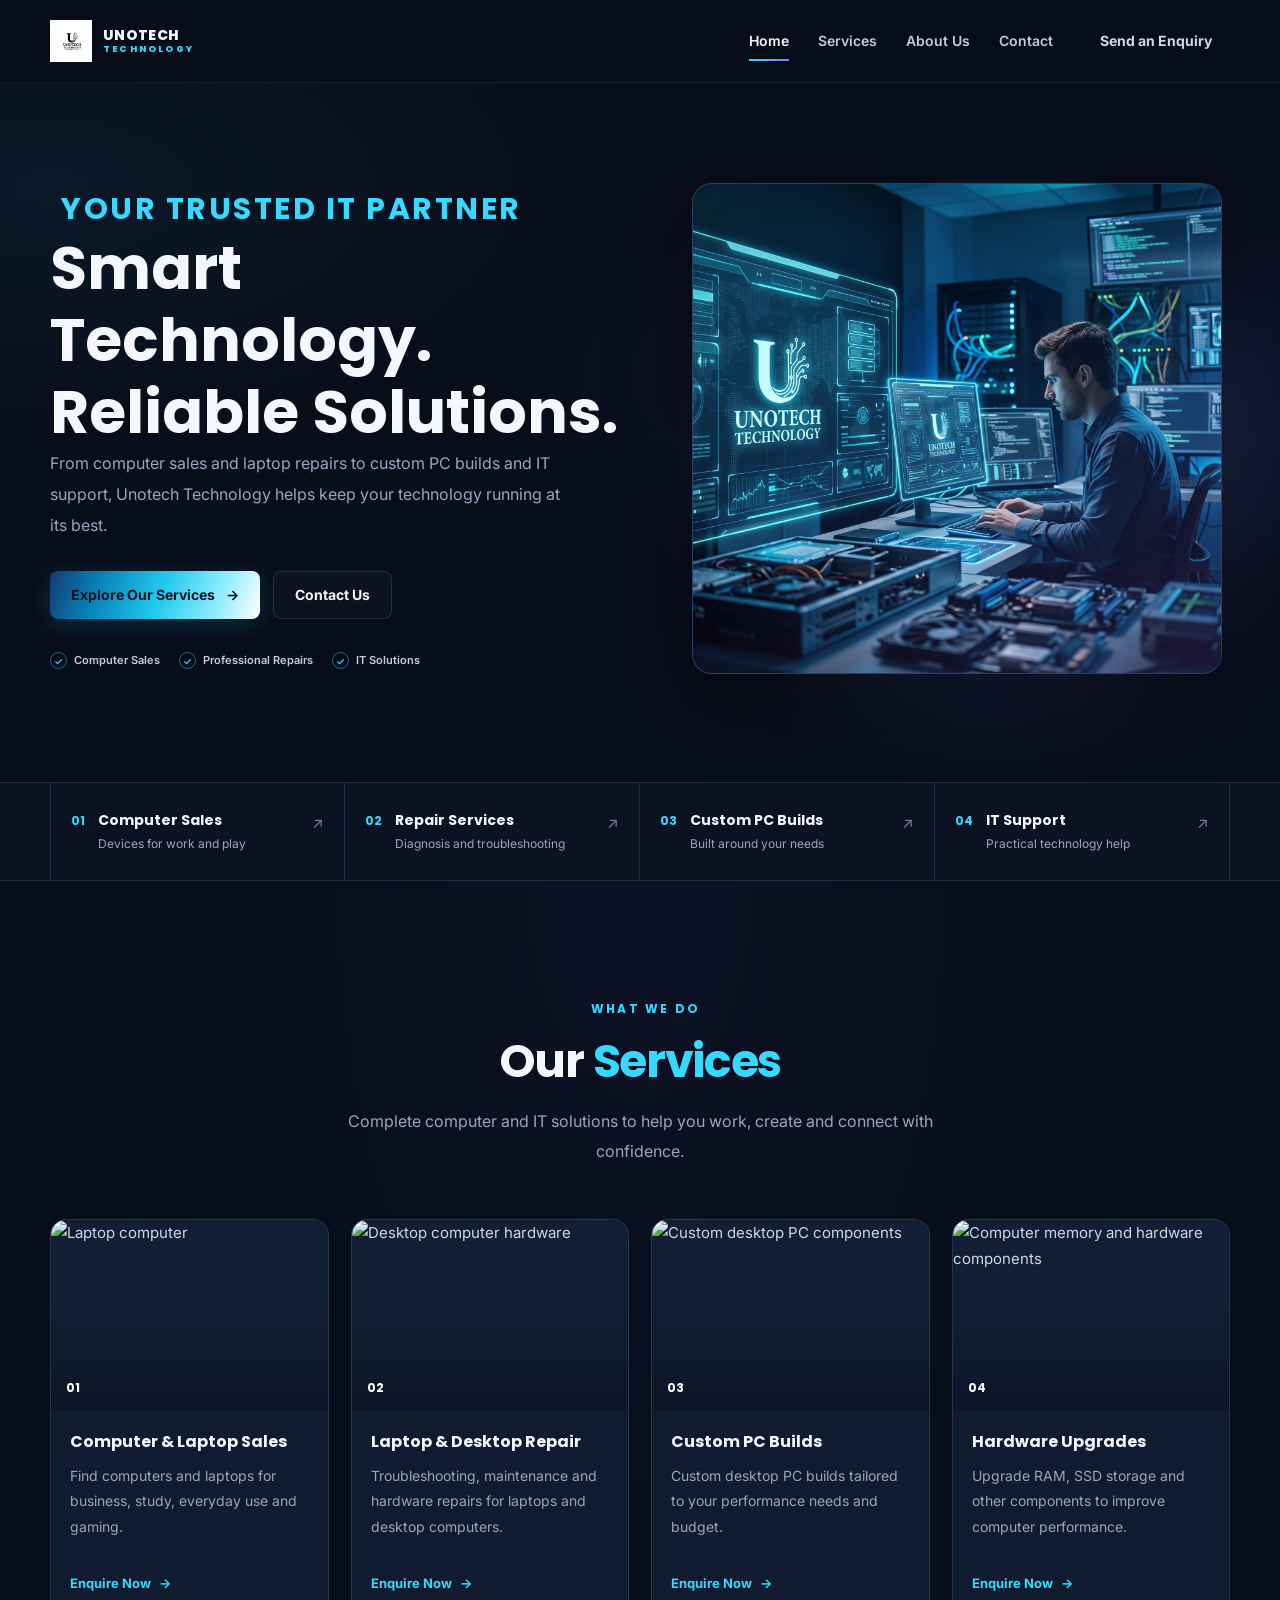
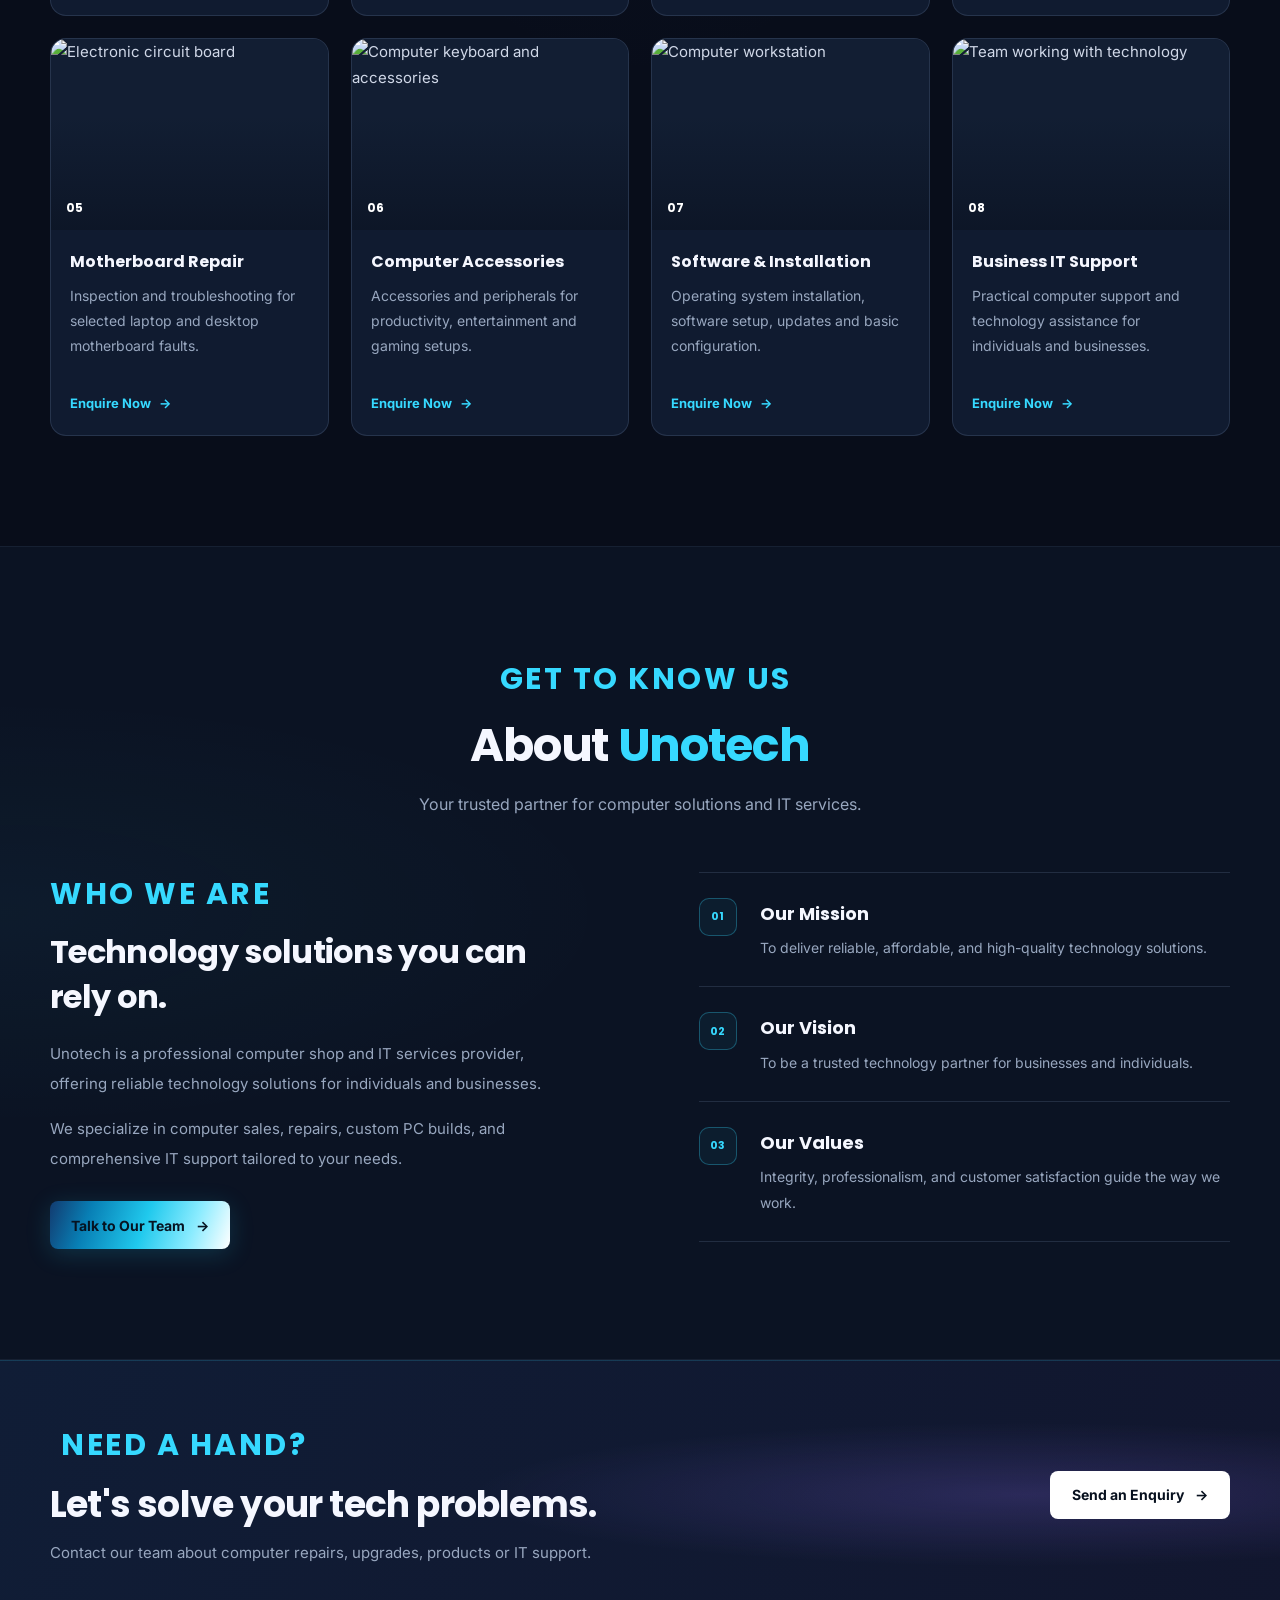
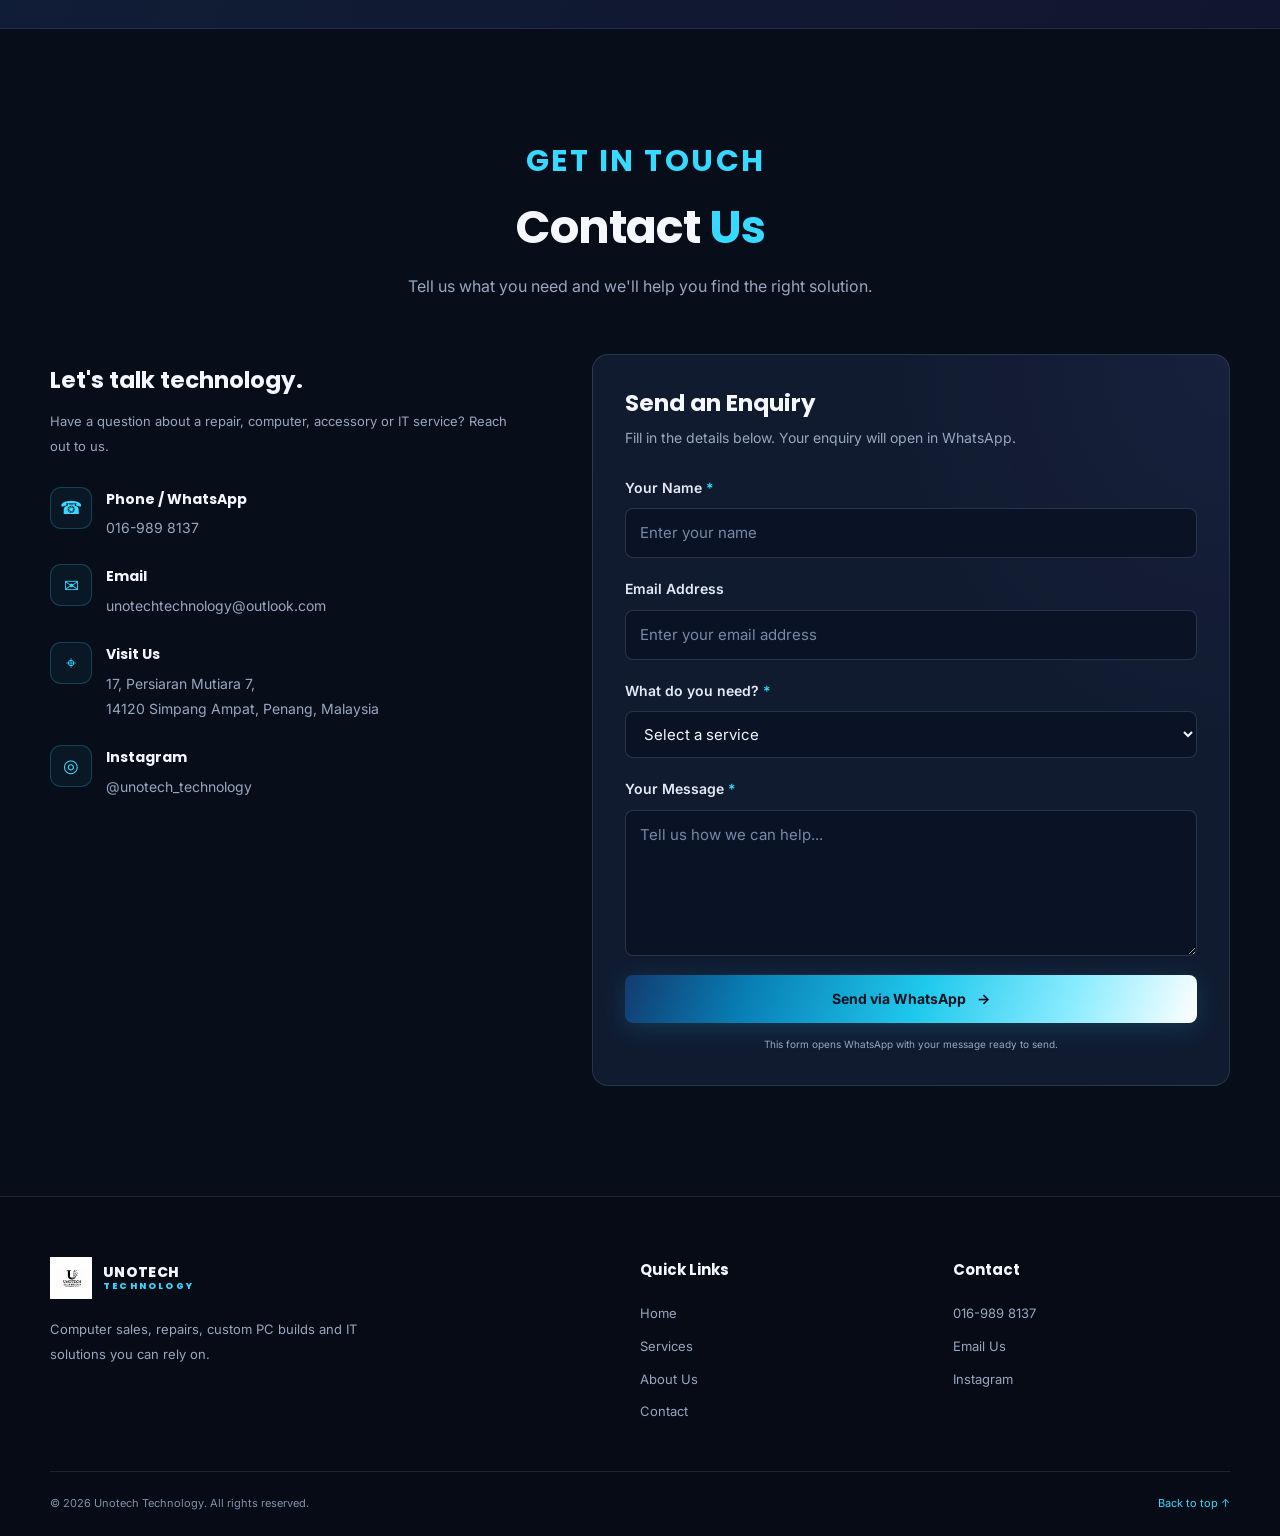
==== index.html @ 98311c1a "Initial Unotech Technology website" ====
<!DOCTYPE html>
<html lang="en">
<head>
    <meta charset="UTF-8">
    <meta name="viewport" content="width=device-width, initial-scale=1.0">

    <title>Unotech Technology | Computer & IT Solutions</title>
    <meta name="description" content="Unotech Technology provides computer sales, laptop and desktop repairs, motherboard repair, custom PC builds, hardware upgrades and IT support in Simpang Ampat, Penang.">

    <link rel="preconnect" href="https://fonts.googleapis.com">
    <link rel="preconnect" href="https://fonts.gstatic.com" crossorigin>
    <link href="https://fonts.googleapis.com/css2?family=Inter:wght@400;500;600;700&family=Poppins:wght@400;500;600;700;800&display=swap" rel="stylesheet">

    <link rel="stylesheet" href="style.css">
</head>
<body>

    <!-- HEADER -->
    <header class="site-header" id="top">
        <div class="container nav-container">
            <a href="#home" class="brand" aria-label="Unotech Technology home">
                <img src="./images/unotech-logo.png" alt="Unotech Technology Logo">
                <span>UNOTECH<span class="brand-accent">TECHNOLOGY</span></span>
            </a>

            <button class="menu-toggle" id="menuToggle"
                    aria-label="Open navigation menu"
                    aria-expanded="false"
                    aria-controls="mainNav">
                <span></span>
                <span></span>
                <span></span>
            </button>

            <nav class="main-nav" id="mainNav">
                <a class="nav-link active" href="#home">Home</a>
                <a class="nav-link" href="#services">Services</a>
                <a class="nav-link" href="#about">About Us</a>
                <a class="nav-link" href="#contact">Contact</a>
                <a class="button button-small nav-cta"
                   href="#contact">Send an Enquiry</a>
            </nav>
        </div>
    </header>

    <main>

        <!-- HERO / HOMEPAGE -->
        <section class="hero-section" id="home">
            <div class="container hero-grid">

                <div class="hero-content">
                    <span class="eyebrow">
                        <span class="eyebrow-line"></span>
                        YOUR TRUSTED IT PARTNER
                    </span>

                    <h1>
                        Smart Technology.<br>
                        <span>Reliable Solutions.</span>
                    </h1>

                    <p class="hero-description">
                        From computer sales and laptop repairs to custom PC
                        builds and IT support, Unotech Technology helps keep
                        your technology running at its best.
                    </p>

                    <div class="hero-actions">
                        <a href="#services" class="button button-primary">
                            Explore Our Services
                            <span aria-hidden="true">→</span>
                        </a>
                        <a href="#contact" class="button button-outline">
                            Contact Us
                        </a>
                    </div>

                    <div class="hero-benefits">
                        <span><span class="check-icon">✓</span> Computer Sales</span>
                        <span><span class="check-icon">✓</span> Professional Repairs</span>
                        <span><span class="check-icon">✓</span> IT Solutions</span>
                    </div>
                </div>

               <div class="hero-visual">
                    <div class="hero-image-frame">
                        <img src="images/mainpage-banner.png" alt="Computer setup by Unotech Technology">
                    </div>
                    <div class="hero-image-glow"></div>
                </div>
            </div>
        </section>

        <!-- SERVICE HIGHLIGHTS -->
        <section class="service-highlights" aria-label="Our main services">
            <div class="container highlight-grid">

                <a href="#services" class="highlight-item">
                    <span class="highlight-number">01</span>
                    <span class="highlight-copy">
                        <strong>Computer Sales</strong>
                        <small>Devices for work and play</small>
                    </span>
                    <span class="highlight-arrow">↗</span>
                </a>

                <a href="#services" class="highlight-item">
                    <span class="highlight-number">02</span>
                    <span class="highlight-copy">
                        <strong>Repair Services</strong>
                        <small>Diagnosis and troubleshooting</small>
                    </span>
                    <span class="highlight-arrow">↗</span>
                </a>

                <a href="#services" class="highlight-item">
                    <span class="highlight-number">03</span>
                    <span class="highlight-copy">
                        <strong>Custom PC Builds</strong>
                        <small>Built around your needs</small>
                    </span>
                    <span class="highlight-arrow">↗</span>
                </a>

                <a href="#services" class="highlight-item">
                    <span class="highlight-number">04</span>
                    <span class="highlight-copy">
                        <strong>IT Support</strong>
                        <small>Practical technology help</small>
                    </span>
                    <span class="highlight-arrow">↗</span>
                </a>

            </div>
        </section>

        <!-- SERVICES -->
        <section class="section services-section" id="services">
            <div class="container">

                <div class="section-heading">
                    <span class="eyebrow">
                        <span class="eyebrow-line"></span>
                        WHAT WE DO
                    </span>
                    <h2>Our <span>Services</span></h2>
                    <p>
                        Complete computer and IT solutions to help you work,
                        create and connect with confidence.
                    </p>
                </div>

                <div class="services-grid">

                    <article class="service-card">
                        <div class="service-image">
                            <img src="https://images.unsplash.com/photo-1496181133206-80ce9b88a853?auto=format&fit=crop&w=900&q=80"
                                 alt="Laptop computer">
                            <span class="service-number">01</span>
                        </div>
                        <div class="service-content">
                            <h3>Computer &amp; Laptop Sales</h3>
                            <p>Find computers and laptops for business, study, everyday use and gaming.</p>
                            <a class="service-link" href="#contact">Enquire Now <span>→</span></a>
                        </div>
                    </article>

                    <article class="service-card">
                        <div class="service-image">
                            <img src="https://images.unsplash.com/photo-1587202372775-e229f172b9d7?auto=format&fit=crop&w=900&q=80"
                                 alt="Desktop computer hardware">
                            <span class="service-number">02</span>
                        </div>
                        <div class="service-content">
                            <h3>Laptop &amp; Desktop Repair</h3>
                            <p>Troubleshooting, maintenance and hardware repairs for laptops and desktop computers.</p>
                            <a class="service-link" href="#contact">Enquire Now <span>→</span></a>
                        </div>
                    </article>

                    <article class="service-card">
                        <div class="service-image">
                            <img src="https://images.unsplash.com/photo-1587202372634-32705e3bf49c?auto=format&fit=crop&w=900&q=80"
                                 alt="Custom desktop PC components">
                            <span class="service-number">03</span>
                        </div>
                        <div class="service-content">
                            <h3>Custom PC Builds</h3>
                            <p>Custom desktop PC builds tailored to your performance needs and budget.</p>
                            <a class="service-link" href="#contact">Enquire Now <span>→</span></a>
                        </div>
                    </article>

                    <article class="service-card">
                        <div class="service-image">
                            <img src="https://images.unsplash.com/photo-1597872200969-2b65d56bd16b?auto=format&fit=crop&w=900&q=80"
                                 alt="Computer memory and hardware components">
                            <span class="service-number">04</span>
                        </div>
                        <div class="service-content">
                            <h3>Hardware Upgrades</h3>
                            <p>Upgrade RAM, SSD storage and other components to improve computer performance.</p>
                            <a class="service-link" href="#contact">Enquire Now <span>→</span></a>
                        </div>
                    </article>

                    <article class="service-card">
                        <div class="service-image">
                            <img src="https://images.unsplash.com/photo-1518770660439-4636190af475?auto=format&fit=crop&w=900&q=80"
                                 alt="Electronic circuit board">
                            <span class="service-number">05</span>
                        </div>
                        <div class="service-content">
                            <h3>Motherboard Repair</h3>
                            <p>Inspection and troubleshooting for selected laptop and desktop motherboard faults.</p>
                            <a class="service-link" href="#contact">Enquire Now <span>→</span></a>
                        </div>
                    </article>

                    <article class="service-card">
                        <div class="service-image">
                            <img src="https://images.unsplash.com/photo-1587829741301-dc798b83add3?auto=format&fit=crop&w=900&q=80"
                                 alt="Computer keyboard and accessories">
                            <span class="service-number">06</span>
                        </div>
                        <div class="service-content">
                            <h3>Computer Accessories</h3>
                            <p>Accessories and peripherals for productivity, entertainment and gaming setups.</p>
                            <a class="service-link" href="#contact">Enquire Now <span>→</span></a>
                        </div>
                    </article>

                    <article class="service-card">
                        <div class="service-image">
                            <img src="https://images.unsplash.com/photo-1587831990711-23ca6441447b?auto=format&fit=crop&w=900&q=80"
                                 alt="Computer workstation">
                            <span class="service-number">07</span>
                        </div>
                        <div class="service-content">
                            <h3>Software &amp; Installation</h3>
                            <p>Operating system installation, software setup, updates and basic configuration.</p>
                            <a class="service-link" href="#contact">Enquire Now <span>→</span></a>
                        </div>
                    </article>

                    <article class="service-card">
                        <div class="service-image">
                            <img src="https://images.unsplash.com/photo-1519389950473-47ba0277781c?auto=format&fit=crop&w=900&q=80"
                                 alt="Team working with technology">
                            <span class="service-number">08</span>
                        </div>
                        <div class="service-content">
                            <h3>Business IT Support</h3>
                            <p>Practical computer support and technology assistance for individuals and businesses.</p>
                            <a class="service-link" href="#contact">Enquire Now <span>→</span></a>
                        </div>
                    </article>

                </div>
            </div>
        </section>

        <!-- ABOUT US: TEXT ONLY, NO IMAGE -->
        <section class="section about-section" id="about">
            <div class="container">

                <div class="section-heading">
                    <span class="eyebrow">
                        <span class="eyebrow-line"></span>
                        GET TO KNOW US
                    </span>
                    <h2>About <span>Unotech</span></h2>
                    <p>Your trusted partner for computer solutions and IT services.</p>
                </div>

                <div class="about-layout">
                    <div class="about-intro">
                        <span class="about-label">WHO WE ARE</span>
                        <h3>Technology solutions you can rely on.</h3>
                        <p>
                            Unotech is a professional computer shop and IT services
                            provider, offering reliable technology solutions for
                            individuals and businesses.
                        </p>
                        <p>
                            We specialize in computer sales, repairs, custom PC
                            builds, and comprehensive IT support tailored to your needs.
                        </p>
                        <a href="#contact" class="button button-primary">
                            Talk to Our Team <span>→</span>
                        </a>
                    </div>

                    <div class="about-values">

                        <article class="about-value">
                            <span class="value-number">01</span>
                            <div>
                                <h3>Our Mission</h3>
                                <p>To deliver reliable, affordable, and high-quality technology solutions.</p>
                            </div>
                        </article>

                        <article class="about-value">
                            <span class="value-number">02</span>
                            <div>
                                <h3>Our Vision</h3>
                                <p>To be a trusted technology partner for businesses and individuals.</p>
                            </div>
                        </article>

                        <article class="about-value">
                            <span class="value-number">03</span>
                            <div>
                                <h3>Our Values</h3>
                                <p>Integrity, professionalism, and customer satisfaction guide the way we work.</p>
                            </div>
                        </article>

                    </div>
                </div>
            </div>
        </section>

        <!-- CALL TO ACTION -->
        <section class="cta-section">
            <div class="container cta-content">
                <div>
                    <span class="eyebrow">
                        <span class="eyebrow-line"></span>
                        NEED A HAND?
                    </span>
                    <h2>Let's solve your tech problems.</h2>
                    <p>Contact our team about computer repairs, upgrades, products or IT support.</p>
                </div>
                <a href="#contact" class="button button-light">
                    Send an Enquiry <span>→</span>
                </a>
            </div>
        </section>

        <!-- CONTACT -->
        <section class="section contact-section" id="contact">
            <div class="container">

                <div class="section-heading">
                    <span class="eyebrow">
                        <span class="eyebrow-line"></span>
                        GET IN TOUCH
                    </span>
                    <h2>Contact <span>Us</span></h2>
                    <p>Tell us what you need and we'll help you find the right solution.</p>
                </div>

                <div class="contact-grid">

                    <div class="contact-info">
                        <h3>Let's talk technology.</h3>
                        <p class="contact-intro">
                            Have a question about a repair, computer, accessory or
                            IT service? Reach out to us.
                        </p>

                        <div class="contact-detail">
                            <span class="contact-icon" aria-hidden="true">☎</span>
                            <div>
                                <strong>Phone / WhatsApp</strong>
                                <a href="https://wa.me/60169898137" target="_blank" rel="noopener noreferrer">
                                    016-989 8137
                                </a>
                            </div>
                        </div>

                        <div class="contact-detail">
                            <span class="contact-icon" aria-hidden="true">✉</span>
                            <div>
                                <strong>Email</strong>
                                <a href="mailto:unotechtechnology@outlook.com">
                                    unotechtechnology@outlook.com
                                </a>
                            </div>
                        </div>

                        <div class="contact-detail">
                            <span class="contact-icon" aria-hidden="true">⌖</span>
                            <div>
                                <strong>Visit Us</strong>
                                <p>17, Persiaran Mutiara 7,<br>
                                14120 Simpang Ampat, Penang, Malaysia</p>
                            </div>
                        </div>

                        <div class="contact-detail">
                            <span class="contact-icon" aria-hidden="true">◎</span>
                            <div>
                                <strong>Instagram</strong>
                                <a href="https://www.instagram.com/unotech_technology/"
                                   target="_blank" rel="noopener noreferrer">
                                    @unotech_technology
                                </a>
                            </div>
                        </div>
                    </div>

                    <div class="contact-form-wrap">
                        <h3>Send an Enquiry</h3>
                        <p class="form-intro">
                            Fill in the details below. Your enquiry will open in WhatsApp.
                        </p>

                        <form id="enquiryForm">
                            <div class="form-group">
                                <label for="customerName">Your Name <span>*</span></label>
                                <input type="text" id="customerName" name="customerName"
                                       placeholder="Enter your name" required>
                            </div>

                            <div class="form-group">
                                <label for="customerEmail">Email Address</label>
                                <input type="email" id="customerEmail" name="customerEmail"
                                       placeholder="Enter your email address">
                            </div>

                            <div class="form-group">
                                <label for="serviceType">What do you need? <span>*</span></label>
                                <select id="serviceType" name="serviceType" required>
                                    <option value="">Select a service</option>
                                    <option>Computer / Laptop Sales</option>
                                    <option>Laptop / Desktop Repair</option>
                                    <option>Motherboard Repair</option>
                                    <option>Custom PC Build</option>
                                    <option>Hardware Upgrade</option>
                                    <option>Computer Accessories</option>
                                    <option>Software Installation</option>
                                    <option>Business IT Support</option>
                                    <option>Other Enquiry</option>
                                </select>
                            </div>

                            <div class="form-group">
                                <label for="customerMessage">Your Message <span>*</span></label>
                                <textarea id="customerMessage" name="customerMessage"
                                          rows="5" placeholder="Tell us how we can help..."
                                          required></textarea>
                            </div>

                            <button type="submit" class="button button-primary form-submit">
                                Send via WhatsApp <span>→</span>
                            </button>

                            <p class="form-note">
                                This form opens WhatsApp with your message ready to send.
                            </p>
                        </form>
                    </div>

                </div>
            </div>
        </section>

    </main>

    <!-- FOOTER -->
    <footer class="site-footer">
        <div class="container footer-grid">

            <div class="footer-brand">
                <a href="#home" class="brand footer-logo">
                    <img src="./images/unotech-logo.png" alt="Unotech Technology Logo">
                    <span>UNOTECH<span class="brand-accent">TECHNOLOGY</span></span>
                </a>
                <p>
                    Computer sales, repairs, custom PC builds and IT solutions you can rely on.
                </p>
            </div>

            <div class="footer-links">
                <h3>Quick Links</h3>
                <a href="#home">Home</a>
                <a href="#services">Services</a>
                <a href="#about">About Us</a>
                <a href="#contact">Contact</a>
            </div>

            <div class="footer-contact">
                <h3>Contact</h3>
                <a href="https://wa.me/60169898137" target="_blank" rel="noopener noreferrer">
                    016-989 8137
                </a>
                <a href="mailto:unotechtechnology@outlook.com">Email Us</a>
                <a href="https://www.instagram.com/unotech_technology/"
                   target="_blank" rel="noopener noreferrer">Instagram</a>
            </div>

        </div>

        <div class="container footer-bottom">
            <p>© 2026 Unotech Technology. All rights reserved.</p>
            <a href="#top">Back to top ↑</a>
        </div>
    </footer>

    <script>
        // Mobile navigation
        const menuToggle = document.getElementById("menuToggle");
        const mainNav = document.getElementById("mainNav");

        menuToggle.addEventListener("click", function () {
            const isOpen = mainNav.classList.toggle("is-open");
            menuToggle.classList.toggle("is-active", isOpen);
            menuToggle.setAttribute("aria-expanded", String(isOpen));
            menuToggle.setAttribute(
                "aria-label",
                isOpen ? "Close navigation menu" : "Open navigation menu"
            );
        });

        // Close the mobile menu after selecting a navigation link
        mainNav.querySelectorAll("a").forEach(function (link) {
            link.addEventListener("click", function () {
                mainNav.classList.remove("is-open");
                menuToggle.classList.remove("is-active");
                menuToggle.setAttribute("aria-expanded", "false");
                menuToggle.setAttribute("aria-label", "Open navigation menu");
            });
        });

        // Open WhatsApp with the customer's enquiry filled in
        document.getElementById("enquiryForm").addEventListener("submit", function (event) {
            event.preventDefault();

            const name = document.getElementById("customerName").value.trim();
            const email = document.getElementById("customerEmail").value.trim();
            const service = document.getElementById("serviceType").value;
            const message = document.getElementById("customerMessage").value.trim();

            const whatsappMessage = [
                "Hello Unotech Technology!",
                "",
                "I would like to make an enquiry.",
                "",
                "Name: " + name,
                "Email: " + (email || "Not provided"),
                "Service: " + service,
                "Message: " + message
            ].join("\n");

            const whatsappURL =
                "https://wa.me/60169898137?text=" +
                encodeURIComponent(whatsappMessage);

            window.open(whatsappURL, "_blank", "noopener,noreferrer");
        });
    </script>

</body>
</html>
---- style.css ----
/* =========================================
   UNOTECH TECHNOLOGY
   Modern navy, cyan and purple design
========================================= */

:root {
    --bg: #080d1a;
    --bg-soft: #0c1425;
    --bg-card: #101b30;
    --bg-card-hover: #14233b;

    --navy: #0a1224;
    --white: #f5f7ff;
    --text: #d0d8e8;
    --muted: #98a7bf;

    --cyan: #36d9ff;
    --purple: #9272ff;
    --border: rgba(156, 181, 221, 0.16);

    --gradient: linear-gradient(115deg, #36d9ff 0%, #9272ff 100%);
    --heading-font: "Poppins", sans-serif;
    --body-font: "Inter", sans-serif;

    --container: 1180px;
    --radius: 16px;
}

/* RESET */

* {
    margin: 0;
    padding: 0;
    box-sizing: border-box;
}

html {
    scroll-behavior: smooth;
    scroll-padding-top: 100px;
}

body {
    background: var(--bg);
    color: var(--text);
    font-family: var(--body-font);
    font-size: 15px;
    line-height: 1.75;
    overflow-x: hidden;
}

body,
button,
input,
select,
textarea {
    font-family: var(--body-font);
}

img {
    display: block;
    max-width: 100%;
}

a {
    color: inherit;
    text-decoration: none;
}

button,
input,
select,
textarea {
    font: inherit;
}

button,
a {
    -webkit-tap-highlight-color: transparent;
}

button:focus-visible,
a:focus-visible,
input:focus-visible,
select:focus-visible,
textarea:focus-visible {
    outline: 2px solid var(--cyan);
    outline-offset: 4px;
}

.container {
    width: min(var(--container), calc(100% - 48px));
    margin-inline: auto;
}

.section {
    padding: 110px 0;
}

section[id] {
    scroll-margin-top: 90px;
}

/* TEXT */

h1,
h2,
h3,
h4,
strong {
    font-family: var(--heading-font);
}

h1,
h2,
h3 {
    color: var(--white);
}

p {
    color: var(--muted);
}

.eyebrow {
    display: inline-flex;
    align-items: center;
    gap: 11px;
    color: var(--cyan);
    font-family: var(--heading-font);
    font-size: 30px;
    font-weight: 700;
    letter-spacing: 2.2px;
    line-height: 1.5;
}
.section-heading {
    max-width: 700px;
    margin: 0 auto 52px;
    text-align: center;
}

.section-heading h2 {
    margin-top: 15px;
    font-size: clamp(32px, 3.4vw, 43px);
    line-height: 1.25;
    letter-spacing: -1.3px;
}

.section-heading h2 span,
.hero h1 span {
    color: var(--cyan);
}

.section-heading p {
    max-width: 610px;
    margin: 15px auto 0;
    font-size: 14px;
    line-height: 1.9;
}

/* BUTTONS */

.button {
    display: inline-flex;
    align-items: center;
    justify-content: center;
    gap: 11px;
    min-height: 48px;
    padding: 12px 21px;
    border: 1px solid transparent;
    border-radius: 8px;
    font-size: 13px;
    font-weight: 700;
    line-height: 1.4;
    text-align: center;
    cursor: pointer;
    transition:
        transform 0.25s ease,
        background 0.25s ease,
        border-color 0.25s ease,
        box-shadow 0.25s ease;
}

.button:hover {
    transform: translateY(-2px);
}

.button-primary {
    color: #06101e;
    background: var(--gradient);
    box-shadow: 0 8px 28px rgba(54, 217, 255, 0.12);
}

.button-primary:hover {
    box-shadow: 0 10px 32px rgba(54, 217, 255, 0.23);
}

.button-outline {
    color: var(--white);
    border-color: var(--border);
    background: rgba(255, 255, 255, 0.025);
}

.button-outline:hover {
    border-color: var(--cyan);
    background: rgba(54, 217, 255, 0.06);
}

.button-light {
    color: #07101e;
    background: #ffffff;
    flex-shrink: 0;
}

.button-light:hover {
    background: #dff8ff;
}

.button-small {
    min-height: 42px;
    padding: 10px 17px;
    font-size: 12px;
}

/* HEADER */

.site-header {
    position: sticky;
    top: 0;
    z-index: 1000;
    background: rgba(8, 13, 26, 0.91);
    border-bottom: 1px solid rgba(156, 181, 221, 0.10);
    backdrop-filter: blur(18px);
    -webkit-backdrop-filter: blur(18px);
}

.nav-container {
    display: flex;
    align-items: center;
    justify-content: space-between;
    min-height: 82px;
    gap: 28px;
}

.brand {
    display: inline-flex;
    align-items: center;
    gap: 11px;
    flex-shrink: 0;
    color: var(--white);
    font-family: var(--heading-font);
    font-size: 14px;
    font-weight: 800;
    letter-spacing: 0.3px;
    line-height: 1.3;
}

.brand img {
    width: 42px;
    height: 42px;
    object-fit: contain;
}

.brand-accent {
    display: block;
    color: var(--cyan);
    font-size: 9px;
    letter-spacing: 2.2px;
}

.main-nav {
    display: flex;
    align-items: center;
    justify-content: flex-end;
    gap: 29px;
}

.nav-link {
    position: relative;
    color: #c2cce0;
    font-size: 12px;
    font-weight: 600;
    transition: color 0.2s ease;
}

.nav-link::after {
    position: absolute;
    right: 0;
    bottom: -8px;
    left: 0;
    height: 2px;
    background: var(--gradient);
    content: "";
    transform: scaleX(0);
    transform-origin: left;
    transition: transform 0.2s ease;
}

.nav-link:hover,
.nav-link.active {
    color: var(--white);
}

.nav-link:hover::after,
.nav-link.active::after {
    transform: scaleX(1);
}

.menu-toggle {
    display: none;
    width: 44px;
    height: 44px;
    padding: 10px;
    border: 1px solid var(--border);
    border-radius: 8px;
    background: var(--bg-card);
    cursor: pointer;
}

.menu-toggle span {
    display: block;
    width: 20px;
    height: 2px;
    margin: 4px auto;
    background: var(--white);
    transition: transform 0.2s ease, opacity 0.2s ease;
}

.menu-toggle.is-active span:first-child {
    transform: translateY(6px) rotate(45deg);
}

.menu-toggle.is-active span:nth-child(2) {
    opacity: 0;
}

.menu-toggle.is-active span:last-child {
    transform: translateY(-6px) rotate(-45deg);
}

/* HERO */

.hero-section {
    position: relative;
    isolation: isolate;
    padding: 92px 0 100px;
    background:
        radial-gradient(ellipse at 82% 42%, rgba(61, 73, 170, 0.15), transparent 36%),
        radial-gradient(ellipse at 4% 15%, rgba(54, 217, 255, 0.06), transparent 30%),
        var(--bg);
}

.hero-grid {
    display: grid;
    grid-template-columns: 1.02fr 0.98fr;
    align-items: center;
    gap: 65px;
}

.hero-content {
    position: relative;
    z-index: 2;
}

.hero h1 {
    margin: 22px 0 21px;
    color: var(--white);
    font-family: var(--heading-font);
    font-size: clamp(34px, 3.4vw, 44px);
    font-weight: 800;
    line-height: 1.3;
    letter-spacing: -1.7px;
}

.hero h1 span {
    background: var(--gradient);
    -webkit-background-clip: text;
    background-clip: text;
    -webkit-text-fill-color: transparent;
}

.hero-description {
    max-width: 510px;
    font-size: 14px;
    line-height: 1.95;
}

.hero-actions {
    display: flex;
    flex-wrap: wrap;
    gap: 13px;
    margin-top: 30px;
}

.hero-benefits {
    display: flex;
    flex-wrap: wrap;
    gap: 11px 19px;
    margin-top: 32px;
}

.hero-benefits > span {
    display: inline-flex;
    align-items: center;
    gap: 7px;
    color: #c3cee2;
    font-size: 11px;
    font-weight: 600;
}

.check-icon {
    display: inline-flex;
    align-items: center;
    justify-content: center;
    width: 17px;
    height: 17px;
    border: 1px solid rgba(54, 217, 255, 0.45);
    border-radius: 50%;
    color: var(--cyan);
    font-size: 10px;
    line-height: 1;
}

.hero-visual {
    position: relative;
    min-width: 0;
    padding: 8px;
}

.hero-image-frame {
    position: relative;
    z-index: 1;
    overflow: hidden;
    aspect-ratio: 1.08 / 1;
    border: 1px solid rgba(108, 140, 212, 0.32);
    border-radius: 20px;
    background: var(--bg-card);
    box-shadow: 0 25px 80px rgba(0, 0, 0, 0.36);
}

.hero-image-frame::after {
    position: absolute;
    inset: 0;
    background: linear-gradient(
        145deg,
        rgba(54, 217, 255, 0.10),
        transparent 38%,
        rgba(146, 114, 255, 0.18)
    );
    content: "";
    pointer-events: none;
}

.hero-image-frame img {
    width: 100%;
    height: 100%;
    object-fit: cover;
    object-position: center;
    transition: transform 0.6s ease;
}

.hero-image-frame:hover img {
    transform: scale(1.035);
}

.hero-image-glow {
    position: absolute;
    z-index: -1;
    inset: 12% -5% -5% 10%;
    border-radius: 50%;
    background: linear-gradient(
        135deg,
        rgba(54, 217, 255, 0.20),
        rgba(146, 114, 255, 0.22)
    );
    filter: blur(55px);
    opacity: 0.7;
}

/* SERVICE HIGHLIGHTS */

.service-highlights {
    position: relative;
    z-index: 3;
    border-top: 1px solid var(--border);
    border-bottom: 1px solid var(--border);
    background: #0b1323;
}

.highlight-grid {
    display: grid;
    grid-template-columns: repeat(4, minmax(0, 1fr));
}

.highlight-item {
    display: flex;
    align-items: center;
    gap: 13px;
    min-width: 0;
    padding: 27px 20px;
    border-right: 1px solid var(--border);
    transition: background 0.25s ease;
}

.highlight-item:first-child {
    border-left: 1px solid var(--border);
}

.highlight-item:hover {
    background: rgba(54, 217, 255, 0.035);
}

.highlight-number {
    align-self: flex-start;
    color: var(--cyan);
    font-family: var(--heading-font);
    font-size: 12px;
    font-weight: 700;
}

.highlight-copy {
    display: flex;
    flex: 1;
    flex-direction: column;
    min-width: 0;
    gap: 3px;
}

.highlight-copy strong {
    color: var(--white);
    font-size: 12px;
    line-height: 1.5;
}

.highlight-copy small {
    color: var(--muted);
    font-size: 10px;
    line-height: 1.6;
}

.highlight-arrow {
    align-self: flex-start;
    color: #7183a2;
    font-size: 15px;
    transition: color 0.2s ease, transform 0.2s ease;
}

.highlight-item:hover .highlight-arrow {
    color: var(--cyan);
    transform: translate(2px, -2px);
}

/* SERVICES SECTION */

.services-section {
    background:
        radial-gradient(ellipse at 50% 0%, rgba(62, 81, 157, 0.08), transparent 45%),
        var(--bg);
}

.services-grid {
    display: grid;
    grid-template-columns: repeat(4, minmax(0, 1fr));
    gap: 22px;
}

.service-card {
    overflow: hidden;
    min-width: 0;
    border: 1px solid var(--border);
    border-radius: var(--radius);
    background: var(--bg-card);
    transition:
        transform 0.25s ease,
        border-color 0.25s ease,
        background 0.25s ease;
}

.service-card:hover {
    transform: translateY(-5px);
    border-color: rgba(54, 217, 255, 0.42);
    background: var(--bg-card-hover);
}

.service-image {
    position: relative;
    overflow: hidden;
    aspect-ratio: 1.45 / 1;
    background: #121e33;
}

.service-image::after {
    position: absolute;
    inset: 0;
    background: linear-gradient(
        to top,
        rgba(7, 13, 26, 0.48),
        transparent 60%
    );
    content: "";
}

.service-image img {
    width: 100%;
    height: 100%;
    object-fit: cover;
    transition: transform 0.45s ease;
}

.service-card:hover .service-image img {
    transform: scale(1.05);
}

.service-number {
    position: absolute;
    z-index: 1;
    bottom: 12px;
    left: 15px;
    color: #ffffff;
    font-family: var(--heading-font);
    font-size: 12px;
    font-weight: 700;
}

.service-content {
    display: flex;
    flex-direction: column;
    align-items: flex-start;
    min-height: 205px;
    padding: 20px 19px;
}

.service-content h3 {
    margin-bottom: 9px;
    font-size: 15px;
    font-weight: 700;
    line-height: 1.5;
}

.service-content p {
    margin-bottom: 18px;
    font-size: 12px;
    line-height: 1.8;
}

.service-link {
    display: inline-flex;
    align-items: center;
    gap: 8px;
    margin-top: auto;
    color: var(--cyan);
    font-size: 12px;
    font-weight: 700;
}

.service-link span {
    transition: transform 0.2s ease;
}

.service-link:hover span {
    transform: translateX(4px);
}

/* ABOUT SECTION — NO IMAGE */

.about-section {
    position: relative;
    background:
        radial-gradient(ellipse at 0% 45%, rgba(54, 217, 255, 0.045), transparent 34%),
        #0b1323;
    border-top: 1px solid rgba(156, 181, 221, 0.08);
    border-bottom: 1px solid rgba(156, 181, 221, 0.08);
}

.about-layout {
    display: grid;
    grid-template-columns: 1fr 0.95fr;
    align-items: start;
    gap: 90px;
}

.about-intro {
    max-width: 530px;
}

.about-label {
    display: inline-block;
    margin-bottom: 13px;
    color: var(--cyan);
    font-family: var(--heading-font);
    font-size: 11px;
    font-weight: 700;
    letter-spacing: 2px;
}

.about-intro h3 {
    margin-bottom: 20px;
    font-size: clamp(25px, 2.7vw, 33px);
    line-height: 1.4;
    letter-spacing: -0.7px;
}

.about-intro p {
    margin-bottom: 15px;
    font-size: 13px;
    line-height: 2;
}

.about-intro .button {
    margin-top: 12px;
}

.about-values {
    border-top: 1px solid var(--border);
}

.about-value {
    display: grid;
    grid-template-columns: 43px 1fr;
    gap: 18px;
    padding: 25px 0;
    border-bottom: 1px solid var(--border);
}

.value-number {
    display: inline-flex;
    align-items: center;
    justify-content: center;
    width: 38px;
    height: 38px;
    border: 1px solid rgba(54, 217, 255, 0.3);
    border-radius: 10px;
    background: rgba(54, 217, 255, 0.05);
    color: var(--cyan);
    font-family: var(--heading-font);
    font-size: 11px;
    font-weight: 700;
}

.about-value h3 {
    margin-bottom: 6px;
    font-size: 16px;
}

.about-value p {
    font-size: 12px;
    line-height: 1.85;
}

/* CALL TO ACTION */

.cta-section {
    position: relative;
    overflow: hidden;
    padding: 62px 0;
    background:
        radial-gradient(ellipse at 80% 50%, rgba(146, 114, 255, 0.20), transparent 38%),
        linear-gradient(110deg, #101d36, #11162e);
    border-top: 1px solid rgba(54, 217, 255, 0.17);
    border-bottom: 1px solid rgba(146, 114, 255, 0.17);
}

.cta-content {
    display: flex;
    align-items: center;
    justify-content: space-between;
    gap: 32px;
}

.cta-content h2 {
    margin: 13px 0 9px;
    font-size: clamp(26px, 3vw, 36px);
    line-height: 1.35;
    letter-spacing: -0.8px;
}

.cta-content p {
    font-size: 13px;
    line-height: 1.8;
}

/* CONTACT SECTION */

.contact-section {
    background: var(--bg);
}

.contact-grid {
    display: grid;
    grid-template-columns: 0.85fr 1.15fr;
    align-items: start;
    gap: 70px;
}

.contact-info {
    padding-top: 10px;
}

.contact-info h3,
.contact-form-wrap h3 {
    margin-bottom: 12px;
    font-size: 23px;
    line-height: 1.45;
}

.contact-intro,
.form-intro {
    margin-bottom: 28px;
    font-size: 13px;
    line-height: 1.9;
}

.contact-detail {
    display: grid;
    grid-template-columns: 42px 1fr;
    align-items: start;
    gap: 14px;
    margin-top: 23px;
}

.contact-icon {
    display: flex;
    align-items: center;
    justify-content: center;
    width: 42px;
    height: 42px;
    border: 1px solid rgba(54, 217, 255, 0.22);
    border-radius: 11px;
    background: rgba(54, 217, 255, 0.055);
    color: var(--cyan);
    font-size: 18px;
}

.contact-detail strong {
    display: block;
    margin-bottom: 4px;
    color: var(--white);
    font-size: 12px;
}

.contact-detail p,
.contact-detail a {
    display: inline-block;
    color: var(--muted);
    font-size: 12px;
    line-height: 1.8;
    overflow-wrap: anywhere;
}

.contact-detail a:hover {
    color: var(--cyan);
}

/* CONTACT FORM */

.contact-form-wrap {
    padding: 32px;
    border: 1px solid var(--border);
    border-radius: var(--radius);
    background:
        radial-gradient(ellipse at 100% 0%, rgba(146, 114, 255, 0.06), transparent 38%),
        var(--bg-card);
}

.contact-form-wrap h3 {
    margin-bottom: 5px;
}

.form-intro {
    margin-bottom: 24px;
    font-size: 12px;
}

.form-group {
    margin-bottom: 19px;
}

.form-group label {
    display: block;
    margin-bottom: 8px;
    color: #e4eaf7;
    font-size: 12px;
    font-weight: 600;
}

.form-group label span {
    color: var(--cyan);
}

.form-group input,
.form-group select,
.form-group textarea {
    display: block;
    width: 100%;
    min-height: 47px;
    padding: 12px 14px;
    border: 1px solid rgba(156, 181, 221, 0.20);
    border-radius: 8px;
    outline: none;
    background: #0a1325;
    color: var(--white);
    font-size: 13px;
    line-height: 1.6;
    transition: border-color 0.2s ease, box-shadow 0.2s ease;
}

.form-group input::placeholder,
.form-group textarea::placeholder {
    color: #7888a4;
}

.form-group select {
    color-scheme: dark;
    cursor: pointer;
}

.form-group textarea {
    min-height: 130px;
    resize: vertical;
}

.form-group input:focus,
.form-group select:focus,
.form-group textarea:focus {
    border-color: var(--cyan);
    box-shadow: 0 0 0 3px rgba(54, 217, 255, 0.07);
}

.form-submit {
    width: 100%;
    border: 0;
}

.form-note {
    margin-top: 13px;
    font-size: 10px;
    line-height: 1.7;
    text-align: center;
}

/* FOOTER */

.site-footer {
    padding-top: 60px;
    background: #060b15;
    border-top: 1px solid var(--border);
}

.footer-grid {
    display: grid;
    grid-template-columns: 1.5fr 0.7fr 0.8fr;
    gap: 70px;
    padding-bottom: 48px;
}

.footer-logo {
    margin-bottom: 18px;
}

.footer-brand > p {
    max-width: 340px;
    font-size: 12px;
    line-height: 1.9;
}

.footer-links,
.footer-contact {
    display: flex;
    flex-direction: column;
    align-items: flex-start;
    gap: 10px;
}

.footer-links h3,
.footer-contact h3 {
    margin-bottom: 9px;
    color: var(--white);
    font-size: 13px;
}

.footer-links a,
.footer-contact a {
    color: var(--muted);
    font-size: 12px;
    transition: color 0.2s ease;
}

.footer-links a:hover,
.footer-contact a:hover {
    color: var(--cyan);
}

.footer-bottom {
    display: flex;
    align-items: center;
    justify-content: space-between;
    gap: 20px;
    min-height: 65px;
    border-top: 1px solid var(--border);
}

.footer-bottom p,
.footer-bottom a {
    font-size: 11px;
}

.footer-bottom p {
    color: #8290a8;
}

.footer-bottom a {
    color: var(--cyan);
}

/* TABLET */

@media (max-width: 1050px) {
    :root {
        --container: 940px;
    }

    .main-nav {
        gap: 19px;
    }

    .hero-grid {
        gap: 35px;
    }

    .hero h1 {
        font-size: clamp(32px, 3.7vw, 40px);
    }

    .highlight-item {
        gap: 9px;
        padding-inline: 13px;
    }

    .services-grid {
        grid-template-columns: repeat(2, minmax(0, 1fr));
    }

    .service-content {
        min-height: 175px;
    }

    .about-layout {
        gap: 45px;
    }

    .contact-grid {
        gap: 40px;
    }
}

/* MOBILE NAVIGATION AND LAYOUT */

@media (max-width: 760px) {
    .container {
        width: calc(100% - 36px);
    }

    .section {
        padding: 76px 0;
    }

    .nav-container {
        min-height: 72px;
    }

    .brand {
        gap: 9px;
        font-size: 12px;
    }

    .brand img {
        width: 37px;
        height: 37px;
    }

    .brand-accent {
        font-size: 8px;
    }

    .menu-toggle {
        display: block;
        flex-shrink: 0;
    }

    .main-nav {
        position: absolute;
        top: calc(100% + 1px);
        right: 0;
        left: 0;
        display: none;
        align-items: stretch;
        gap: 0;
        padding: 12px 18px 20px;
        border-bottom: 1px solid var(--border);
        background: #0a1222;
        box-shadow: 0 18px 30px rgba(0, 0, 0, 0.25);
    }

    .main-nav.is-open {
        display: flex;
        flex-direction: column;
    }

    .nav-link {
        padding: 12px 4px;
        border-bottom: 1px solid rgba(156, 181, 221, 0.09);
        font-size: 13px;
    }

    .nav-link::after {
        display: none;
    }

    .nav-cta {
        align-self: flex-start;
        margin-top: 15px;
    }

    .hero-section {
        padding: 66px 0 68px;
    }

    .hero-grid {
        grid-template-columns: 1fr;
        gap: 37px;
    }

    .hero-content {
        order: 1;
    }

    .hero-visual {
        order: 2;
        width: 100%;
        max-width: 560px;
        margin-inline: auto;
    }

    .hero h1 {
        margin-top: 18px;
        margin-bottom: 18px;
        font-size: clamp(31px, 7.5vw, 39px);
        line-height: 1.3;
        letter-spacing: -1.2px;
    }

    .hero-description {
        font-size: 13px;
        line-height: 1.9;
    }

    .hero-actions {
        gap: 10px;
        margin-top: 24px;
    }

    .button {
        min-height: 45px;
        padding: 11px 15px;
        font-size: 12px;
    }

    .hero-benefits {
        gap: 10px 14px;
        margin-top: 25px;
    }

    .hero-benefits > span {
        font-size: 10px;
    }

    .hero-image-frame {
        aspect-ratio: 1.15 / 1;
        border-radius: 15px;
    }

    .highlight-grid {
        grid-template-columns: repeat(2, minmax(0, 1fr));
    }

    .highlight-item {
        min-height: 91px;
        padding: 17px 11px;
        border-bottom: 1px solid var(--border);
    }

    .highlight-item:nth-child(odd) {
        border-left: 1px solid var(--border);
    }

    .highlight-item:nth-child(even) {
        border-right: 1px solid var(--border);
    }

    .highlight-number {
        font-size: 10px;
    }

    .highlight-copy strong {
        font-size: 11px;
    }

    .highlight-copy small {
        font-size: 9px;
        line-height: 1.5;
    }

    .highlight-arrow {
        display: none;
    }

    .section-heading {
        margin-bottom: 35px;
    }

    .section-heading h2 {
        font-size: 32px;
    }

    .section-heading p {
        font-size: 12px;
    }

    .services-grid {
        grid-template-columns: repeat(2, minmax(0, 1fr));
        gap: 13px;
    }

    .service-card {
        border-radius: 11px;
    }

    .service-image {
        aspect-ratio: 1.2 / 1;
    }

    .service-number {
        bottom: 8px;
        left: 10px;
        font-size: 10px;
    }

    .service-content {
        min-height: 205px;
        padding: 13px 12px 15px;
    }

    .service-content h3 {
        font-size: 12px;
        line-height: 1.55;
    }

    .service-content p {
        margin-bottom: 15px;
        font-size: 10px;
        line-height: 1.75;
    }

    .service-link {
        gap: 5px;
        font-size: 10px;
    }

    .about-layout {
        grid-template-columns: 1fr;
        gap: 40px;
    }

    .about-intro h3 {
        font-size: 26px;
    }

    .about-intro p {
        font-size: 12px;
    }

    .about-value {
        grid-template-columns: 38px 1fr;
        gap: 13px;
        padding: 21px 0;
    }

    .value-number {
        width: 35px;
        height: 35px;
    }

    .about-value h3 {
        font-size: 15px;
    }

    .about-value p {
        font-size: 11px;
    }

    .cta-section {
        padding: 45px 0;
    }

    .cta-content {
        align-items: flex-start;
        flex-direction: column;
        gap: 23px;
    }

    .cta-content h2 {
        font-size: 27px;
    }

    .cta-content p {
        font-size: 12px;
    }

    .contact-grid {
        grid-template-columns: 1fr;
        gap: 38px;
    }

    .contact-info h3,
    .contact-form-wrap h3 {
        font-size: 21px;
    }

    .contact-form-wrap {
        padding: 22px 17px;
        border-radius: 12px;
    }

    .footer-grid {
        grid-template-columns: 1fr 1fr;
        gap: 34px 22px;
        padding-bottom: 35px;
    }

    .footer-brand {
        grid-column: 1 / -1;
    }

    .footer-brand > p {
        max-width: 360px;
    }

    .footer-bottom {
        align-items: flex-start;
        flex-direction: column;
        justify-content: center;
        gap: 5px;
        padding: 15px 0;
    }
}

/* SMALL MOBILE SCREENS */

@media (max-width: 380px) {
    .container {
        width: calc(100% - 28px);
    }

    .hero h1 {
        font-size: 29px;
    }

    .hero-actions {
        align-items: stretch;
        flex-direction: column;
    }

    .hero-actions .button {
        width: 100%;
    }

    .services-grid {
        gap: 10px;
    }

    .service-content {
        min-height: 220px;
        padding: 12px 10px;
    }

    .service-content h3 {
        font-size: 11px;
    }

    .service-content p {
        font-size: 9px;
    }

    .highlight-item {
        padding-inline: 8px;
    }
}

/* REDUCED MOTION ACCESSIBILITY */

@media (prefers-reduced-motion: reduce) {
    *,
    *::before,
    *::after {
        scroll-behavior: auto !important;
        transition-duration: 0.01ms !important;
        animation-duration: 0.01ms !important;
        animation-iteration-count: 1 !important;
    }
}


/* ==================================
   INCREASE WEBSITE TEXT SIZE
================================== */

/* Navigation menu */
.nav-link {
    font-size: 14px;
}

/* Main homepage heading */
.hero h1 {
    font-size: clamp(38px, 4vw, 50px);
}

/* Homepage description */
.hero-description {
    font-size: 16px;
}

/* Buttons */
.button {
    font-size: 14px;
}

/* Small section labels */
.eyebrow {
    font-size: 12px;
}

/* Section headings */
.section-heading h2 {
    font-size: clamp(36px, 3.8vw, 46px);
}

/* Section descriptions */
.section-heading p {
    font-size: 16px;
}

/* Service highlights */
.highlight-copy strong {
    font-size: 14px;
}

.highlight-copy small {
    font-size: 12px;
}

/* Service cards */
.service-content h3 {
    font-size: 16px;
}

.service-content p {
    font-size: 14px;
}

.service-link {
    font-size: 13px;
}

/* About Us */
.about-intro h3 {
    font-size: 32px;
}

.about-intro p {
    font-size: 15px;
}

.about-value h3 {
    font-size: 18px;
}

.about-value p {
    font-size: 14px;
}

/* Contact details */
.contact-detail strong {
    font-size: 14px;
}

.contact-detail p,
.contact-detail a {
    font-size: 14px;
}

/* Contact form */
.form-group label {
    font-size: 14px;
}

.form-group input,
.form-group select,
.form-group textarea {
    font-size: 15px;
}

.form-intro {
    font-size: 14px;
}

/* CTA section */
.cta-content p {
    font-size: 15px;
}

/* Footer */
.footer-brand > p,
.footer-links a,
.footer-contact a {
    font-size: 13px;
}

.footer-links h3,
.footer-contact h3 {
    font-size: 15px;
}

/* Mobile text adjustments */
@media (max-width: 760px) {
    .hero h1 {
        font-size: 36px;
    }

    .hero-description {
        font-size: 14px;
    }

    .section-heading h2 {
        font-size: 32px;
    }

    .section-heading p {
        font-size: 14px;
    }

    .service-content h3 {
        font-size: 13px;
    }

    .service-content p {
        font-size: 12px;
    }

    .service-link {
        font-size: 11px;
    }

    .about-intro p {
        font-size: 14px;
    }

    .about-value p {
        font-size: 13px;
    }

    .contact-detail p,
    .contact-detail a {
        font-size: 13px;
    }

    .footer-brand > p,
    .footer-links a,
    .footer-contact a {
        font-size: 12px;
    }
}

/* FORCE HERO TEXT SIZE */
.hero-section .hero-content .eyebrow {
    font-size: 30px !important;
    line-height: 1.5 !important;
    letter-spacing: 2.5px !important;
}

.hero-section .hero-content h1 {
    font-size: 60px !important;
    line-height: 1.2 !important;
}

@media (max-width: 760px) {
    .hero-section .hero-content .eyebrow {
        font-size: 22px !important;
    }

    .hero-section .hero-content h1 {
        font-size: 42px !important;
    }
}
/* Make About labels same size as hero label */
.about-section .eyebrow,
.about-section .about-label {
    font-size: 30px !important;
    font-weight: 700 !important;
    letter-spacing: 2.5px !important;
    line-height: 1.5 !important;
}

@media (max-width: 760px) {
    .about-section .eyebrow,
    .about-section .about-label {
        font-size: 22px !important;
    }
}
/* Match CTA and Contact labels to hero label */
.cta-section .eyebrow,
.contact-section .eyebrow {
    font-size: 30px !important;
    font-weight: 700 !important;
    letter-spacing: 2.5px !important;
    line-height: 1.5 !important;
}

/* Mobile size */
@media (max-width: 760px) {
    .cta-section .eyebrow,
    .contact-section .eyebrow {
        font-size: 22px !important;
    }
}


/* SMOOTH UNOTECH GRADIENT BUTTON */

.button-primary,
.form-submit {
    background: linear-gradient(
        110deg,
        #123b70 0%,
        #087fb5 22%,
        #20c9ed 52%,
        #8cecff 78%,
        #ffffff 100%
    ) !important;

    color: #061321 !important;
    border: none !important;
    font-weight: 700;
    box-shadow: 0 5px 24px rgba(32, 201, 237, 0.18);
    transition: all 0.35s ease;
}

.button-primary:hover,
.form-submit:hover {
    background: linear-gradient(
        110deg,
        #164b83 0%,
        #0796c9 25%,
        #42d8f5 58%,
        #c5f5ff 82%,
        #ffffff 100%
    ) !important;

    box-shadow: 0 8px 30px rgba(32, 201, 237, 0.3);
    transform: translateY(-2px);
}
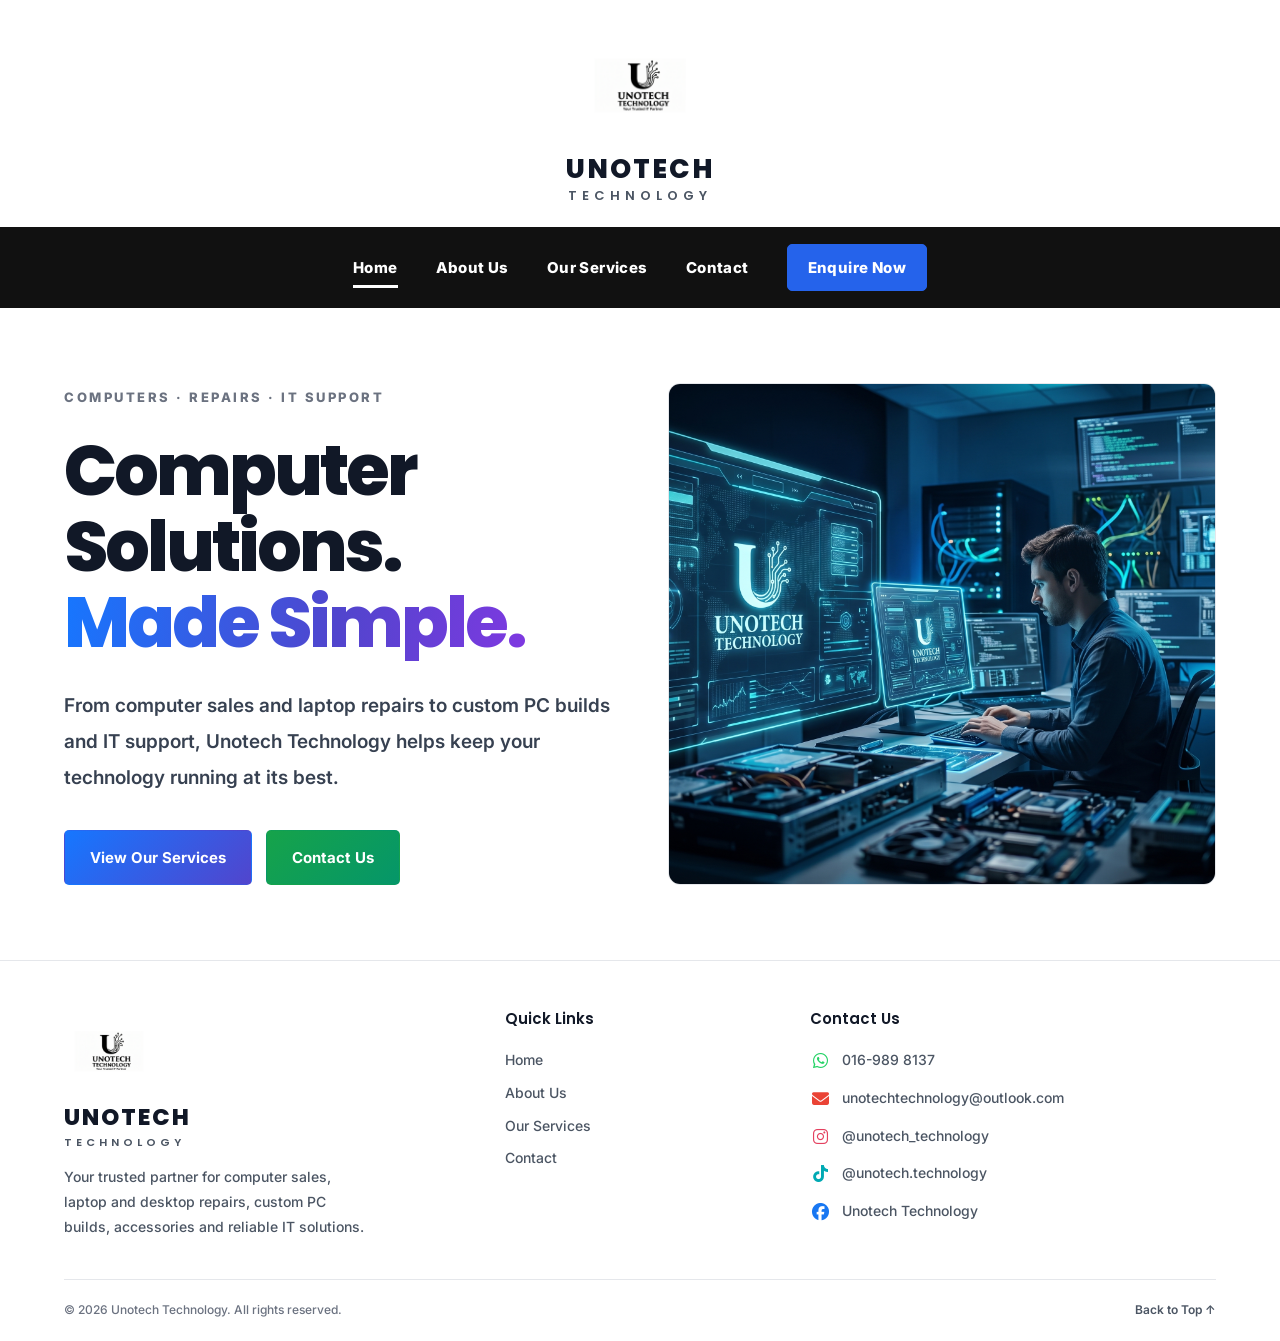
==== commit c34d12d8: "Update Unotech website design" ====
--- a/index.html
+++ b/index.html
@@ -2,558 +2,868 @@
 <!DOCTYPE html>
 <html lang="en">
 <head>
-    <meta charset="UTF-8">
-    <meta name="viewport" content="width=device-width, initial-scale=1.0">
-
-    <title>Unotech Technology | Computer & IT Solutions</title>
-    <meta name="description" content="Unotech Technology provides computer sales, laptop and desktop repairs, motherboard repair, custom PC builds, hardware upgrades and IT support in Simpang Ampat, Penang.">
-
-    <link rel="preconnect" href="https://fonts.googleapis.com">
-    <link rel="preconnect" href="https://fonts.gstatic.com" crossorigin>
-    <link href="https://fonts.googleapis.com/css2?family=Inter:wght@400;500;600;700&family=Poppins:wght@400;500;600;700;800&display=swap" rel="stylesheet">
-
-    <link rel="stylesheet" href="style.css">
+<meta charset="UTF-8">
+<meta name="viewport" content="width=device-width, initial-scale=1.0">
+<title>Unotech Technology | Computer &amp; IT Solutions</title>
+<meta name="description" content="Unotech Technology provides computer sales, laptop and desktop repairs, custom PC builds, accessories and IT support.">
+
+<link rel="preconnect" href="https://fonts.googleapis.com">
+<link rel="preconnect" href="https://fonts.gstatic.com" crossorigin>
+<link href="https://fonts.googleapis.com/css2?family=Inter:wght@400;500;600;700;800&family=Poppins:wght@500;600;700;800&display=swap" rel="stylesheet">
+<link rel="stylesheet" href="https://cdnjs.cloudflare.com/ajax/libs/font-awesome/6.7.2/css/all.min.css">
+
+<style>
+:root {
+    --black: #ffffff;
+    --dark: #f8fafc;
+    --dark-grey: #f1f5f9;
+    --grey: #6b7280;
+    --light-grey: #4b5563;
+    --white: #111827;
+    --border: #e5e7eb;
+    --container: 1180px;
+    --blue-gradient: linear-gradient(135deg, #1677ff, #5145cd);
+    --green-gradient: linear-gradient(135deg, #16a34a, #059669);
+}
+
+* {
+    box-sizing: border-box;
+    margin: 0;
+    padding: 0;
+}
+
+html {
+    scroll-behavior: smooth;
+    scroll-padding-top: 20px;
+}
+
+body {
+    background: var(--black);
+    color: var(--white);
+    font-family: 'Inter', sans-serif;
+    font-size: 15px;
+    line-height: 1.7;
+}
+
+h1, h2, h3, h4, h5, h6 {
+    font-family: 'Poppins', sans-serif;
+}
+
+a {
+    color: inherit;
+    text-decoration: none;
+}
+
+img {
+    display: block;
+    max-width: 100%;
+}
+
+button, input, textarea, select {
+    font: inherit;
+}
+
+.container {
+    width: min(var(--container), 90%);
+    margin: 0 auto;
+}
+
+/* HEADER - SAME AS ABOUT AND SERVICES PAGES */
+
+.site-header {
+    position: sticky;
+    top: 0;
+    z-index: 100;
+    background: #ffffff;
+}
+
+.nav-container {
+    display: flex;
+    width: 100%;
+    max-width: none;
+    flex-direction: column;
+    align-items: center;
+    justify-content: center;
+    gap: 18px;
+    margin: 0 auto;
+    padding: 25px 0 0;
+}
+
+.brand {
+    display: flex;
+    flex-direction: column;
+    align-items: center;
+    justify-content: center;
+    gap: 8px;
+    text-align: center;
+}
+
+.brand-logo {
+    display: block;
+    width: 120px;
+    height: 120px;
+    object-fit: contain;
+}
+
+.brand-name {
+    display: flex;
+    flex-direction: column;
+    align-items: center;
+    color: #111827;
+    font-family: 'Poppins', sans-serif;
+    font-size: 27px;
+    font-weight: 800;
+    letter-spacing: 2px;
+    line-height: 1.15;
+}
+
+.brand-name small {
+    margin-top: 5px;
+    color: #4b5563;
+    font-size: 13px;
+    font-weight: 600;
+    letter-spacing: 5px;
+}
+
+.menu-toggle {
+    display: none;
+    width: 44px;
+    height: 44px;
+    align-items: center;
+    justify-content: center;
+    border: 1px solid #333333;
+    border-radius: 8px;
+    background: #111111;
+    color: #ffffff;
+    font-size: 25px;
+    cursor: pointer;
+}
+
+.menu-toggle:focus-visible,
+.nav-link:focus-visible,
+.nav-cta:focus-visible,
+.button:focus-visible,
+.footer-contact a:focus-visible,
+.footer-links a:focus-visible,
+.footer-bottom a:focus-visible {
+    outline: 2px solid #1677ff;
+    outline-offset: 4px;
+}
+
+/* NAVIGATION - SAME SIZE AND STYLE */
+
+.main-nav {
+    display: flex;
+    width: 100%;
+    flex-wrap: wrap;
+    align-items: center;
+    justify-content: center;
+    gap: 38px;
+    margin-top: 5px;
+    padding: 17px 20px;
+    background: #111111;
+}
+
+.main-nav .nav-link,
+.main-nav .nav-cta {
+    font-family: 'Inter', sans-serif;
+    font-size: 15px;
+    font-weight: 800;
+    letter-spacing: 0.4px;
+}
+
+.nav-link {
+    position: relative;
+    padding: 8px 0;
+    color: #ffffff;
+    transition: color 0.2s ease;
+}
+
+.nav-link:hover,
+.nav-link.active {
+    color: #ffffff;
+}
+
+.nav-link.active::after {
+    position: absolute;
+    right: 0;
+    bottom: 0;
+    left: 0;
+    height: 3px;
+    background: #ffffff;
+    content: "";
+}
+
+.nav-cta {
+    display: inline-flex;
+    align-items: center;
+    justify-content: center;
+    min-height: 42px;
+    padding: 10px 20px;
+    border: 1px solid #2563eb;
+    border-radius: 5px;
+    background: #2563eb;
+    color: #ffffff;
+    transition: opacity 0.2s ease, transform 0.2s ease;
+}
+
+.nav-cta:hover {
+    background: #1d4ed8;
+    border-color: #1d4ed8;
+    color: #ffffff;
+}
+
+/* HOMEPAGE HERO */
+
+.hero {
+    display: flex;
+    align-items: center;
+    min-height: 620px;
+    padding: 75px 0;
+    overflow: hidden;
+}
+
+.hero-grid {
+    display: grid;
+    grid-template-columns: 1fr 1fr;
+    align-items: center;
+    gap: 55px;
+}
+
+.hero-content {
+    max-width: 620px;
+}
+
+.eyebrow {
+    display: inline-block;
+    margin-bottom: 25px;
+    color: #6b7280;
+    font-size: 13px;
+    font-weight: 800;
+    letter-spacing: 2.5px;
+}
+
+.hero h1 {
+    margin-bottom: 27px;
+    color: #111827;
+    font-size: clamp(52px, 5.5vw, 76px);
+    font-weight: 800;
+    letter-spacing: -3px;
+    line-height: 1.08;
+}
+
+.hero h1 span {
+    display: block;
+    background: linear-gradient(100deg, #1677ff, #5145cd, #9333ea);
+    -webkit-background-clip: text;
+    background-clip: text;
+    -webkit-text-fill-color: transparent;
+    color: #5145cd;
+}
+
+.hero-description {
+    max-width: 550px;
+    margin-bottom: 34px;
+    color: #374151;
+    font-size: 19px;
+    font-weight: 600;
+    line-height: 1.9;
+}
+
+.hero-actions {
+    display: flex;
+    flex-wrap: wrap;
+    gap: 14px;
+}
+
+.button {
+    display: inline-flex;
+    min-height: 52px;
+    align-items: center;
+    justify-content: center;
+    padding: 14px 25px;
+    border: 1px solid transparent;
+    border-radius: 5px;
+    font-family: 'Inter', sans-serif;
+    font-size: 15px;
+    font-weight: 700;
+    transition: background 0.2s ease, color 0.2s ease;
+}
+
+.button-primary {
+    background: var(--blue-gradient);
+    color: #ffffff;
+}
+
+.button-primary:hover {
+    background: linear-gradient(135deg, #1266df, #4338a8);
+    color: #ffffff;
+}
+
+.button-outline {
+    background: var(--green-gradient);
+    color: #ffffff;
+}
+
+.button-outline:hover {
+    background: linear-gradient(135deg, #15803d, #047857);
+    color: #ffffff;
+}
+
+.hero-visual {
+    position: relative;
+    width: 100%;
+}
+
+.hero-image-frame {
+    position: relative;
+    z-index: 1;
+    overflow: hidden;
+    border: 1px solid #e5e7eb;
+    border-radius: 12px;
+    background: var(--dark-grey);
+}
+
+.hero-image-frame img {
+    width: 100%;
+    height: 500px;
+    object-fit: cover;
+    object-position: center;
+}
+
+/* FOOTER */
+
+.site-footer {
+    border-top: 1px solid #e5e7eb;
+    background: #ffffff;
+    color: #111827;
+}
+
+.footer-main {
+    display: grid;
+    grid-template-columns: 1.2fr 0.8fr 1.2fr;
+    align-items: start;
+    gap: 35px;
+    padding: 45px 0 40px;
+}
+
+.footer-brand {
+    justify-self: start;
+    align-items: flex-start;
+    text-align: left;
+}
+
+.footer-brand .brand-logo {
+    width: 90px;
+    height: 90px;
+}
+
+.footer-brand .brand-name {
+    align-items: flex-start;
+    color: #111827;
+    font-size: 23px;
+}
+
+.footer-brand .brand-name small {
+    color: #4b5563;
+    font-size: 11px;
+    letter-spacing: 4px;
+}
+
+.footer-description {
+    max-width: 310px;
+    margin-top: 15px;
+    color: #4b5563;
+    font-size: 14px;
+    font-weight: 500;
+    line-height: 1.8;
+}
+
+.footer-heading {
+    margin-bottom: 16px;
+    color: #111827;
+    font-size: 15px;
+    font-weight: 600;
+    text-align: left;
+}
+
+.footer-links {
+    display: flex;
+    flex-direction: column;
+    align-items: flex-start;
+    gap: 9px;
+}
+
+.footer-links a {
+    color: #4b5563;
+    font-size: 14px;
+    font-weight: 500;
+    transition: color 0.2s ease;
+}
+
+.footer-links a:hover {
+    color: #1677ff;
+    text-decoration: underline;
+}
+
+.footer-contact {
+    min-width: 0;
+    text-align: left;
+}
+
+.footer-contact a {
+    display: flex;
+    align-items: flex-start;
+    gap: 12px;
+    margin-bottom: 14px;
+    color: #4b5563;
+    font-size: 14px;
+    font-weight: 500;
+    line-height: 1.7;
+    overflow-wrap: anywhere;
+    transition: color 0.2s ease;
+}
+
+.footer-contact a:hover {
+    color: #1677ff;
+}
+
+.footer-contact .contact-icon {
+    display: inline-flex;
+    flex: 0 0 20px;
+    width: 20px;
+    justify-content: center;
+    align-items: center;
+    margin-top: 4px;
+    font-size: 17px;
+}
+
+.icon-whatsapp { color: #25D366; }
+.icon-email { color: #EA4335; }
+.icon-instagram { color: #E4405F; }
+.icon-tiktok { color: #00a9b3; }
+.icon-facebook { color: #1877F2; }
+
+.footer-bottom {
+    display: flex;
+    align-items: center;
+    justify-content: space-between;
+    gap: 20px;
+    padding: 20px 0;
+    border-top: 1px solid #e5e7eb;
+    color: #6b7280;
+    font-size: 12px;
+    font-weight: 500;
+}
+
+.footer-bottom p {
+    color: #6b7280;
+}
+
+.footer-bottom a {
+    color: #4b5563;
+    font-weight: 600;
+}
+
+.footer-bottom a:hover {
+    color: #1677ff;
+    text-decoration: underline;
+}
+
+/* TABLET */
+
+@media (max-width: 900px) {
+    .hero {
+        min-height: auto;
+        padding: 60px 0;
+    }
+
+    .hero-grid {
+        grid-template-columns: 1fr 0.9fr;
+        gap: 35px;
+    }
+
+    .hero h1 {
+        font-size: clamp(43px, 5.5vw, 60px);
+    }
+
+    .hero-description {
+        font-size: 17px;
+    }
+
+    .hero-image-frame img {
+        height: 400px;
+    }
+
+    .footer-main {
+        grid-template-columns: 1fr 1fr;
+        gap: 30px;
+    }
+
+    .footer-contact {
+        grid-column: 1 / -1;
+    }
+}
+
+/* MOBILE */
+
+@media (max-width: 700px) {
+    .container {
+        width: 90%;
+    }
+
+    .nav-container {
+        position: relative;
+        width: 100%;
+        gap: 15px;
+        padding: 20px 0 0;
+    }
+
+    .brand-logo {
+        width: 100px;
+        height: 100px;
+    }
+
+    .brand-name {
+        font-size: 23px;
+    }
+
+    .brand-name small {
+        font-size: 11px;
+        letter-spacing: 4px;
+    }
+
+    .menu-toggle {
+        position: absolute;
+        top: 24px;
+        right: 5%;
+        display: flex;
+    }
+
+    .main-nav {
+        display: none;
+        width: 100%;
+        flex-direction: column;
+        align-items: stretch;
+        gap: 0;
+        margin-top: 0;
+        padding: 12px 5%;
+        border-top: 1px solid #333333;
+        background: #111111;
+    }
+
+    .main-nav.is-open {
+        display: flex;
+    }
+
+    .nav-link {
+        width: 100%;
+        padding: 13px 5px;
+        text-align: center;
+        font-size: 15px;
+    }
+
+    .nav-link.active::after {
+        right: 35%;
+        left: 35%;
+    }
+
+    .nav-cta {
+        width: 100%;
+        margin-top: 10px;
+    }
+
+    .hero {
+        padding: 50px 0;
+    }
+
+    .hero-grid {
+        grid-template-columns: 1fr;
+        gap: 35px;
+    }
+
+    .hero-content {
+        max-width: none;
+    }
+
+    .eyebrow {
+        margin-bottom: 18px;
+        font-size: 11px;
+        letter-spacing: 2px;
+    }
+
+    .hero h1 {
+        margin-bottom: 20px;
+        font-size: clamp(43px, 11vw, 58px);
+        letter-spacing: -2px;
+    }
+
+    .hero-description {
+        margin-bottom: 25px;
+        font-size: 17px;
+        font-weight: 600;
+        line-height: 1.8;
+    }
+
+    .hero-actions {
+        gap: 10px;
+    }
+
+    .button {
+        min-height: 48px;
+        padding: 12px 16px;
+        font-size: 14px;
+    }
+
+    .hero-image-frame img {
+        height: auto;
+        max-height: 420px;
+        aspect-ratio: 16 / 10;
+    }
+
+    .footer-main {
+        grid-template-columns: 1fr;
+        gap: 28px;
+        padding: 35px 0 30px;
+    }
+
+    .footer-contact {
+        grid-column: auto;
+    }
+
+    .footer-brand .brand-logo {
+        width: 80px;
+        height: 80px;
+    }
+
+    .footer-brand .brand-name {
+        font-size: 22px;
+    }
+
+    .footer-description {
+        max-width: 100%;
+        font-size: 14px;
+    }
+
+    .footer-heading {
+        font-size: 15px;
+    }
+
+    .footer-links a,
+    .footer-contact a {
+        font-size: 14px;
+    }
+
+    .footer-bottom {
+        align-items: flex-start;
+        flex-direction: column;
+        gap: 10px;
+        font-size: 12px;
+    }
+}
+
+/* REDUCED MOTION */
+
+@media (prefers-reduced-motion: reduce) {
+    html { scroll-behavior: auto; }
+
+    *,
+    *::before,
+    *::after {
+        transition-duration: 0.01ms !important;
+        animation-duration: 0.01ms !important;
+    }
+}
+</style>
 </head>
-<body>
-
-    <!-- HEADER -->
-    <header class="site-header" id="top">
-        <div class="container nav-container">
-            <a href="#home" class="brand" aria-label="Unotech Technology home">
-                <img src="./images/unotech-logo.png" alt="Unotech Technology Logo">
-                <span>UNOTECH<span class="brand-accent">TECHNOLOGY</span></span>
+
+<body id="top">
+
+<header class="site-header">
+    <div class="nav-container">
+
+        <a href="index.html" class="brand" aria-label="Unotech Technology home">
+            <img src="./images/unotech-logo.png"
+                 alt="Unotech Technology logo"
+                 class="brand-logo">
+
+            <span class="brand-name">
+                UNOTECH
+                <small>TECHNOLOGY</small>
+            </span>
+        </a>
+
+        <button class="menu-toggle"
+                id="menuToggle"
+                type="button"
+                aria-label="Open navigation menu"
+                aria-expanded="false"
+                aria-controls="mainNav">☰</button>
+
+        <nav class="main-nav" id="mainNav" aria-label="Main navigation">
+            <a class="nav-link active" href="index.html" aria-current="page">Home</a>
+            <a class="nav-link" href="about.html">About Us</a>
+            <a class="nav-link" href="services.html">Our Services</a>
+            <a class="nav-link" href="contact.html">Contact</a>
+            <a class="nav-cta" href="contact.html#enquiry">Enquire Now</a>
+        </nav>
+
+    </div>
+</header>
+
+<main>
+    <section class="hero" aria-labelledby="hero-title">
+        <div class="container hero-grid">
+
+            <div class="hero-content">
+                <p class="eyebrow">COMPUTERS · REPAIRS · IT SUPPORT</p>
+
+                <h1 id="hero-title">
+                    Computer Solutions.
+                    <span>Made Simple.</span>
+                </h1>
+
+                <p class="hero-description">
+                    From computer sales and laptop repairs to custom
+                    PC builds and IT support, Unotech Technology helps
+                    keep your technology running at its best.
+                </p>
+
+                <div class="hero-actions">
+                    <a href="services.html" class="button button-primary">
+                        View Our Services
+                    </a>
+
+                    <a href="contact.html" class="button button-outline">
+                        Contact Us
+                    </a>
+                </div>
+            </div>
+
+            <div class="hero-visual">
+                <div class="hero-image-frame">
+                    <img src="./images/mainpage-banner.png"
+                         alt="Computer setup by Unotech Technology">
+                </div>
+            </div>
+
+        </div>
+    </section>
+</main>
+
+<footer class="site-footer">
+    <div class="container footer-main">
+
+        <div class="footer-brand-column">
+            <a href="index.html" class="brand footer-brand"
+               aria-label="Unotech Technology home">
+
+                <img src="./images/unotech-logo.png"
+                     alt="Unotech Technology logo"
+                     class="brand-logo">
+
+                <span class="brand-name">
+                    UNOTECH
+                    <small>TECHNOLOGY</small>
+                </span>
             </a>
 
-            <button class="menu-toggle" id="menuToggle"
-                    aria-label="Open navigation menu"
-                    aria-expanded="false"
-                    aria-controls="mainNav">
-                <span></span>
-                <span></span>
-                <span></span>
-            </button>
-
-            <nav class="main-nav" id="mainNav">
-                <a class="nav-link active" href="#home">Home</a>
-                <a class="nav-link" href="#services">Services</a>
-                <a class="nav-link" href="#about">About Us</a>
-                <a class="nav-link" href="#contact">Contact</a>
-                <a class="button button-small nav-cta"
-                   href="#contact">Send an Enquiry</a>
+            <p class="footer-description">
+                Your trusted partner for computer sales, laptop and
+                desktop repairs, custom PC builds, accessories and
+                reliable IT solutions.
+            </p>
+        </div>
+
+        <div class="footer-links-column">
+            <h2 class="footer-heading">Quick Links</h2>
+
+            <nav class="footer-links" aria-label="Footer navigation">
+                <a href="index.html">Home</a>
+                <a href="about.html">About Us</a>
+                <a href="services.html">Our Services</a>
+                <a href="contact.html">Contact</a>
             </nav>
         </div>
-    </header>
-
-    <main>
-
-        <!-- HERO / HOMEPAGE -->
-        <section class="hero-section" id="home">
-            <div class="container hero-grid">
-
-                <div class="hero-content">
-                    <span class="eyebrow">
-                        <span class="eyebrow-line"></span>
-                        YOUR TRUSTED IT PARTNER
-                    </span>
-
-                    <h1>
-                        Smart Technology.<br>
-                        <span>Reliable Solutions.</span>
-                    </h1>
-
-                    <p class="hero-description">
-                        From computer sales and laptop repairs to custom PC
-                        builds and IT support, Unotech Technology helps keep
-                        your technology running at its best.
-                    </p>
-
-                    <div class="hero-actions">
-                        <a href="#services" class="button button-primary">
-                            Explore Our Services
-                            <span aria-hidden="true">→</span>
-                        </a>
-                        <a href="#contact" class="button button-outline">
-                            Contact Us
-                        </a>
-                    </div>
-
-                    <div class="hero-benefits">
-                        <span><span class="check-icon">✓</span> Computer Sales</span>
-                        <span><span class="check-icon">✓</span> Professional Repairs</span>
-                        <span><span class="check-icon">✓</span> IT Solutions</span>
-                    </div>
-                </div>
-
-               <div class="hero-visual">
-                    <div class="hero-image-frame">
-                        <img src="images/mainpage-banner.png" alt="Computer setup by Unotech Technology">
-                    </div>
-                    <div class="hero-image-glow"></div>
-                </div>
-            </div>
-        </section>
-
-        <!-- SERVICE HIGHLIGHTS -->
-        <section class="service-highlights" aria-label="Our main services">
-            <div class="container highlight-grid">
-
-                <a href="#services" class="highlight-item">
-                    <span class="highlight-number">01</span>
-                    <span class="highlight-copy">
-                        <strong>Computer Sales</strong>
-                        <small>Devices for work and play</small>
-                    </span>
-                    <span class="highlight-arrow">↗</span>
-                </a>
-
-                <a href="#services" class="highlight-item">
-                    <span class="highlight-number">02</span>
-                    <span class="highlight-copy">
-                        <strong>Repair Services</strong>
-                        <small>Diagnosis and troubleshooting</small>
-                    </span>
-                    <span class="highlight-arrow">↗</span>
-                </a>
-
-                <a href="#services" class="highlight-item">
-                    <span class="highlight-number">03</span>
-                    <span class="highlight-copy">
-                        <strong>Custom PC Builds</strong>
-                        <small>Built around your needs</small>
-                    </span>
-                    <span class="highlight-arrow">↗</span>
-                </a>
-
-                <a href="#services" class="highlight-item">
-                    <span class="highlight-number">04</span>
-                    <span class="highlight-copy">
-                        <strong>IT Support</strong>
-                        <small>Practical technology help</small>
-                    </span>
-                    <span class="highlight-arrow">↗</span>
-                </a>
-
-            </div>
-        </section>
-
-        <!-- SERVICES -->
-        <section class="section services-section" id="services">
-            <div class="container">
-
-                <div class="section-heading">
-                    <span class="eyebrow">
-                        <span class="eyebrow-line"></span>
-                        WHAT WE DO
-                    </span>
-                    <h2>Our <span>Services</span></h2>
-                    <p>
-                        Complete computer and IT solutions to help you work,
-                        create and connect with confidence.
-                    </p>
-                </div>
-
-                <div class="services-grid">
-
-                    <article class="service-card">
-                        <div class="service-image">
-                            <img src="https://images.unsplash.com/photo-1496181133206-80ce9b88a853?auto=format&fit=crop&w=900&q=80"
-                                 alt="Laptop computer">
-                            <span class="service-number">01</span>
-                        </div>
-                        <div class="service-content">
-                            <h3>Computer &amp; Laptop Sales</h3>
-                            <p>Find computers and laptops for business, study, everyday use and gaming.</p>
-                            <a class="service-link" href="#contact">Enquire Now <span>→</span></a>
-                        </div>
-                    </article>
-
-                    <article class="service-card">
-                        <div class="service-image">
-                            <img src="https://images.unsplash.com/photo-1587202372775-e229f172b9d7?auto=format&fit=crop&w=900&q=80"
-                                 alt="Desktop computer hardware">
-                            <span class="service-number">02</span>
-                        </div>
-                        <div class="service-content">
-                            <h3>Laptop &amp; Desktop Repair</h3>
-                            <p>Troubleshooting, maintenance and hardware repairs for laptops and desktop computers.</p>
-                            <a class="service-link" href="#contact">Enquire Now <span>→</span></a>
-                        </div>
-                    </article>
-
-                    <article class="service-card">
-                        <div class="service-image">
-                            <img src="https://images.unsplash.com/photo-1587202372634-32705e3bf49c?auto=format&fit=crop&w=900&q=80"
-                                 alt="Custom desktop PC components">
-                            <span class="service-number">03</span>
-                        </div>
-                        <div class="service-content">
-                            <h3>Custom PC Builds</h3>
-                            <p>Custom desktop PC builds tailored to your performance needs and budget.</p>
-                            <a class="service-link" href="#contact">Enquire Now <span>→</span></a>
-                        </div>
-                    </article>
-
-                    <article class="service-card">
-                        <div class="service-image">
-                            <img src="https://images.unsplash.com/photo-1597872200969-2b65d56bd16b?auto=format&fit=crop&w=900&q=80"
-                                 alt="Computer memory and hardware components">
-                            <span class="service-number">04</span>
-                        </div>
-                        <div class="service-content">
-                            <h3>Hardware Upgrades</h3>
-                            <p>Upgrade RAM, SSD storage and other components to improve computer performance.</p>
-                            <a class="service-link" href="#contact">Enquire Now <span>→</span></a>
-                        </div>
-                    </article>
-
-                    <article class="service-card">
-                        <div class="service-image">
-                            <img src="https://images.unsplash.com/photo-1518770660439-4636190af475?auto=format&fit=crop&w=900&q=80"
-                                 alt="Electronic circuit board">
-                            <span class="service-number">05</span>
-                        </div>
-                        <div class="service-content">
-                            <h3>Motherboard Repair</h3>
-                            <p>Inspection and troubleshooting for selected laptop and desktop motherboard faults.</p>
-                            <a class="service-link" href="#contact">Enquire Now <span>→</span></a>
-                        </div>
-                    </article>
-
-                    <article class="service-card">
-                        <div class="service-image">
-                            <img src="https://images.unsplash.com/photo-1587829741301-dc798b83add3?auto=format&fit=crop&w=900&q=80"
-                                 alt="Computer keyboard and accessories">
-                            <span class="service-number">06</span>
-                        </div>
-                        <div class="service-content">
-                            <h3>Computer Accessories</h3>
-                            <p>Accessories and peripherals for productivity, entertainment and gaming setups.</p>
-                            <a class="service-link" href="#contact">Enquire Now <span>→</span></a>
-                        </div>
-                    </article>
-
-                    <article class="service-card">
-                        <div class="service-image">
-                            <img src="https://images.unsplash.com/photo-1587831990711-23ca6441447b?auto=format&fit=crop&w=900&q=80"
-                                 alt="Computer workstation">
-                            <span class="service-number">07</span>
-                        </div>
-                        <div class="service-content">
-                            <h3>Software &amp; Installation</h3>
-                            <p>Operating system installation, software setup, updates and basic configuration.</p>
-                            <a class="service-link" href="#contact">Enquire Now <span>→</span></a>
-                        </div>
-                    </article>
-
-                    <article class="service-card">
-                        <div class="service-image">
-                            <img src="https://images.unsplash.com/photo-1519389950473-47ba0277781c?auto=format&fit=crop&w=900&q=80"
-                                 alt="Team working with technology">
-                            <span class="service-number">08</span>
-                        </div>
-                        <div class="service-content">
-                            <h3>Business IT Support</h3>
-                            <p>Practical computer support and technology assistance for individuals and businesses.</p>
-                            <a class="service-link" href="#contact">Enquire Now <span>→</span></a>
-                        </div>
-                    </article>
-
-                </div>
-            </div>
-        </section>
-
-        <!-- ABOUT US: TEXT ONLY, NO IMAGE -->
-        <section class="section about-section" id="about">
-            <div class="container">
-
-                <div class="section-heading">
-                    <span class="eyebrow">
-                        <span class="eyebrow-line"></span>
-                        GET TO KNOW US
-                    </span>
-                    <h2>About <span>Unotech</span></h2>
-                    <p>Your trusted partner for computer solutions and IT services.</p>
-                </div>
-
-                <div class="about-layout">
-                    <div class="about-intro">
-                        <span class="about-label">WHO WE ARE</span>
-                        <h3>Technology solutions you can rely on.</h3>
-                        <p>
-                            Unotech is a professional computer shop and IT services
-                            provider, offering reliable technology solutions for
-                            individuals and businesses.
-                        </p>
-                        <p>
-                            We specialize in computer sales, repairs, custom PC
-                            builds, and comprehensive IT support tailored to your needs.
-                        </p>
-                        <a href="#contact" class="button button-primary">
-                            Talk to Our Team <span>→</span>
-                        </a>
-                    </div>
-
-                    <div class="about-values">
-
-                        <article class="about-value">
-                            <span class="value-number">01</span>
-                            <div>
-                                <h3>Our Mission</h3>
-                                <p>To deliver reliable, affordable, and high-quality technology solutions.</p>
-                            </div>
-                        </article>
-
-                        <article class="about-value">
-                            <span class="value-number">02</span>
-                            <div>
-                                <h3>Our Vision</h3>
-                                <p>To be a trusted technology partner for businesses and individuals.</p>
-                            </div>
-                        </article>
-
-                        <article class="about-value">
-                            <span class="value-number">03</span>
-                            <div>
-                                <h3>Our Values</h3>
-                                <p>Integrity, professionalism, and customer satisfaction guide the way we work.</p>
-                            </div>
-                        </article>
-
-                    </div>
-                </div>
-            </div>
-        </section>
-
-        <!-- CALL TO ACTION -->
-        <section class="cta-section">
-            <div class="container cta-content">
-                <div>
-                    <span class="eyebrow">
-                        <span class="eyebrow-line"></span>
-                        NEED A HAND?
-                    </span>
-                    <h2>Let's solve your tech problems.</h2>
-                    <p>Contact our team about computer repairs, upgrades, products or IT support.</p>
-                </div>
-                <a href="#contact" class="button button-light">
-                    Send an Enquiry <span>→</span>
-                </a>
-            </div>
-        </section>
-
-        <!-- CONTACT -->
-        <section class="section contact-section" id="contact">
-            <div class="container">
-
-                <div class="section-heading">
-                    <span class="eyebrow">
-                        <span class="eyebrow-line"></span>
-                        GET IN TOUCH
-                    </span>
-                    <h2>Contact <span>Us</span></h2>
-                    <p>Tell us what you need and we'll help you find the right solution.</p>
-                </div>
-
-                <div class="contact-grid">
-
-                    <div class="contact-info">
-                        <h3>Let's talk technology.</h3>
-                        <p class="contact-intro">
-                            Have a question about a repair, computer, accessory or
-                            IT service? Reach out to us.
-                        </p>
-
-                        <div class="contact-detail">
-                            <span class="contact-icon" aria-hidden="true">☎</span>
-                            <div>
-                                <strong>Phone / WhatsApp</strong>
-                                <a href="https://wa.me/60169898137" target="_blank" rel="noopener noreferrer">
-                                    016-989 8137
-                                </a>
-                            </div>
-                        </div>
-
-                        <div class="contact-detail">
-                            <span class="contact-icon" aria-hidden="true">✉</span>
-                            <div>
-                                <strong>Email</strong>
-                                <a href="mailto:unotechtechnology@outlook.com">
-                                    unotechtechnology@outlook.com
-                                </a>
-                            </div>
-                        </div>
-
-                        <div class="contact-detail">
-                            <span class="contact-icon" aria-hidden="true">⌖</span>
-                            <div>
-                                <strong>Visit Us</strong>
-                                <p>17, Persiaran Mutiara 7,<br>
-                                14120 Simpang Ampat, Penang, Malaysia</p>
-                            </div>
-                        </div>
-
-                        <div class="contact-detail">
-                            <span class="contact-icon" aria-hidden="true">◎</span>
-                            <div>
-                                <strong>Instagram</strong>
-                                <a href="https://www.instagram.com/unotech_technology/"
-                                   target="_blank" rel="noopener noreferrer">
-                                    @unotech_technology
-                                </a>
-                            </div>
-                        </div>
-                    </div>
-
-                    <div class="contact-form-wrap">
-                        <h3>Send an Enquiry</h3>
-                        <p class="form-intro">
-                            Fill in the details below. Your enquiry will open in WhatsApp.
-                        </p>
-
-                        <form id="enquiryForm">
-                            <div class="form-group">
-                                <label for="customerName">Your Name <span>*</span></label>
-                                <input type="text" id="customerName" name="customerName"
-                                       placeholder="Enter your name" required>
-                            </div>
-
-                            <div class="form-group">
-                                <label for="customerEmail">Email Address</label>
-                                <input type="email" id="customerEmail" name="customerEmail"
-                                       placeholder="Enter your email address">
-                            </div>
-
-                            <div class="form-group">
-                                <label for="serviceType">What do you need? <span>*</span></label>
-                                <select id="serviceType" name="serviceType" required>
-                                    <option value="">Select a service</option>
-                                    <option>Computer / Laptop Sales</option>
-                                    <option>Laptop / Desktop Repair</option>
-                                    <option>Motherboard Repair</option>
-                                    <option>Custom PC Build</option>
-                                    <option>Hardware Upgrade</option>
-                                    <option>Computer Accessories</option>
-                                    <option>Software Installation</option>
-                                    <option>Business IT Support</option>
-                                    <option>Other Enquiry</option>
-                                </select>
-                            </div>
-
-                            <div class="form-group">
-                                <label for="customerMessage">Your Message <span>*</span></label>
-                                <textarea id="customerMessage" name="customerMessage"
-                                          rows="5" placeholder="Tell us how we can help..."
-                                          required></textarea>
-                            </div>
-
-                            <button type="submit" class="button button-primary form-submit">
-                                Send via WhatsApp <span>→</span>
-                            </button>
-
-                            <p class="form-note">
-                                This form opens WhatsApp with your message ready to send.
-                            </p>
-                        </form>
-                    </div>
-
-                </div>
-            </div>
-        </section>
-
-    </main>
-
-    <!-- FOOTER -->
-    <footer class="site-footer">
-        <div class="container footer-grid">
-
-            <div class="footer-brand">
-                <a href="#home" class="brand footer-logo">
-                    <img src="./images/unotech-logo.png" alt="Unotech Technology Logo">
-                    <span>UNOTECH<span class="brand-accent">TECHNOLOGY</span></span>
-                </a>
-                <p>
-                    Computer sales, repairs, custom PC builds and IT solutions you can rely on.
-                </p>
-            </div>
-
-            <div class="footer-links">
-                <h3>Quick Links</h3>
-                <a href="#home">Home</a>
-                <a href="#services">Services</a>
-                <a href="#about">About Us</a>
-                <a href="#contact">Contact</a>
-            </div>
-
-            <div class="footer-contact">
-                <h3>Contact</h3>
-                <a href="https://wa.me/60169898137" target="_blank" rel="noopener noreferrer">
-                    016-989 8137
-                </a>
-                <a href="mailto:unotechtechnology@outlook.com">Email Us</a>
-                <a href="https://www.instagram.com/unotech_technology/"
-                   target="_blank" rel="noopener noreferrer">Instagram</a>
-            </div>
-
+
+        <div class="footer-contact">
+            <h2 class="footer-heading">Contact Us</h2>
+
+            <a href="https://wa.me/60169898137" target="_blank"
+               rel="noopener noreferrer">
+                <i class="fa-brands fa-whatsapp contact-icon icon-whatsapp"
+                   aria-hidden="true"></i>
+                <span>016-989 8137</span>
+            </a>
+
+            <a href="mailto:unotechtechnology@outlook.com">
+                <i class="fa-solid fa-envelope contact-icon icon-email"
+                   aria-hidden="true"></i>
+                <span>unotechtechnology@outlook.com</span>
+            </a>
+
+            <a href="https://www.instagram.com/unotech_technology/"
+               target="_blank" rel="noopener noreferrer">
+                <i class="fa-brands fa-instagram contact-icon icon-instagram"
+                   aria-hidden="true"></i>
+                <span>@unotech_technology</span>
+            </a>
+
+            <a href="https://www.tiktok.com/@unotech.technology"
+               target="_blank" rel="noopener noreferrer">
+                <i class="fa-brands fa-tiktok contact-icon icon-tiktok"
+                   aria-hidden="true"></i>
+                <span>@unotech.technology</span>
+            </a>
+
+            <a href="https://www.facebook.com/people/Unotech-Technology/61566837784308/"
+               target="_blank" rel="noopener noreferrer">
+                <i class="fa-brands fa-facebook contact-icon icon-facebook"
+                   aria-hidden="true"></i>
+                <span>Unotech Technology</span>
+            </a>
         </div>
 
-        <div class="container footer-bottom">
-            <p>© 2026 Unotech Technology. All rights reserved.</p>
-            <a href="#top">Back to top ↑</a>
-        </div>
-    </footer>
-
-    <script>
-        // Mobile navigation
-        const menuToggle = document.getElementById("menuToggle");
-        const mainNav = document.getElementById("mainNav");
-
-        menuToggle.addEventListener("click", function () {
-            const isOpen = mainNav.classList.toggle("is-open");
-            menuToggle.classList.toggle("is-active", isOpen);
-            menuToggle.setAttribute("aria-expanded", String(isOpen));
-            menuToggle.setAttribute(
-                "aria-label",
-                isOpen ? "Close navigation menu" : "Open navigation menu"
-            );
+    </div>
+
+    <div class="container footer-bottom">
+        <p>
+            &copy; <span id="currentYear"></span>
+            Unotech Technology. All rights reserved.
+        </p>
+        <a href="#top">Back to Top ↑</a>
+    </div>
+</footer>
+
+<script>
+const menuToggle = document.getElementById("menuToggle");
+const mainNav = document.getElementById("mainNav");
+
+if (menuToggle && mainNav) {
+    menuToggle.addEventListener("click", function () {
+        const isOpen = mainNav.classList.toggle("is-open");
+
+        menuToggle.setAttribute("aria-expanded", String(isOpen));
+        menuToggle.setAttribute(
+            "aria-label",
+            isOpen ? "Close navigation menu" : "Open navigation menu"
+        );
+        menuToggle.textContent = isOpen ? "✕" : "☰";
+    });
+
+    mainNav.querySelectorAll("a").forEach(function (link) {
+        link.addEventListener("click", function () {
+            mainNav.classList.remove("is-open");
+            menuToggle.setAttribute("aria-expanded", "false");
+            menuToggle.setAttribute("aria-label", "Open navigation menu");
+            menuToggle.textContent = "☰";
         });
-
-        // Close the mobile menu after selecting a navigation link
-        mainNav.querySelectorAll("a").forEach(function (link) {
-            link.addEventListener("click", function () {
-                mainNav.classList.remove("is-open");
-                menuToggle.classList.remove("is-active");
-                menuToggle.setAttribute("aria-expanded", "false");
-                menuToggle.setAttribute("aria-label", "Open navigation menu");
-            });
-        });
-
-        // Open WhatsApp with the customer's enquiry filled in
-        document.getElementById("enquiryForm").addEventListener("submit", function (event) {
-            event.preventDefault();
-
-            const name = document.getElementById("customerName").value.trim();
-            const email = document.getElementById("customerEmail").value.trim();
-            const service = document.getElementById("serviceType").value;
-            const message = document.getElementById("customerMessage").value.trim();
-
-            const whatsappMessage = [
-                "Hello Unotech Technology!",
-                "",
-                "I would like to make an enquiry.",
-                "",
-                "Name: " + name,
-                "Email: " + (email || "Not provided"),
-                "Service: " + service,
-                "Message: " + message
-            ].join("\n");
-
-            const whatsappURL =
-                "https://wa.me/60169898137?text=" +
-                encodeURIComponent(whatsappMessage);
-
-            window.open(whatsappURL, "_blank", "noopener,noreferrer");
-        });
-    </script>
+    });
+}
+
+document.getElementById("currentYear").textContent =
+    new Date().getFullYear();
+</script>
 
 </body>
 </html>
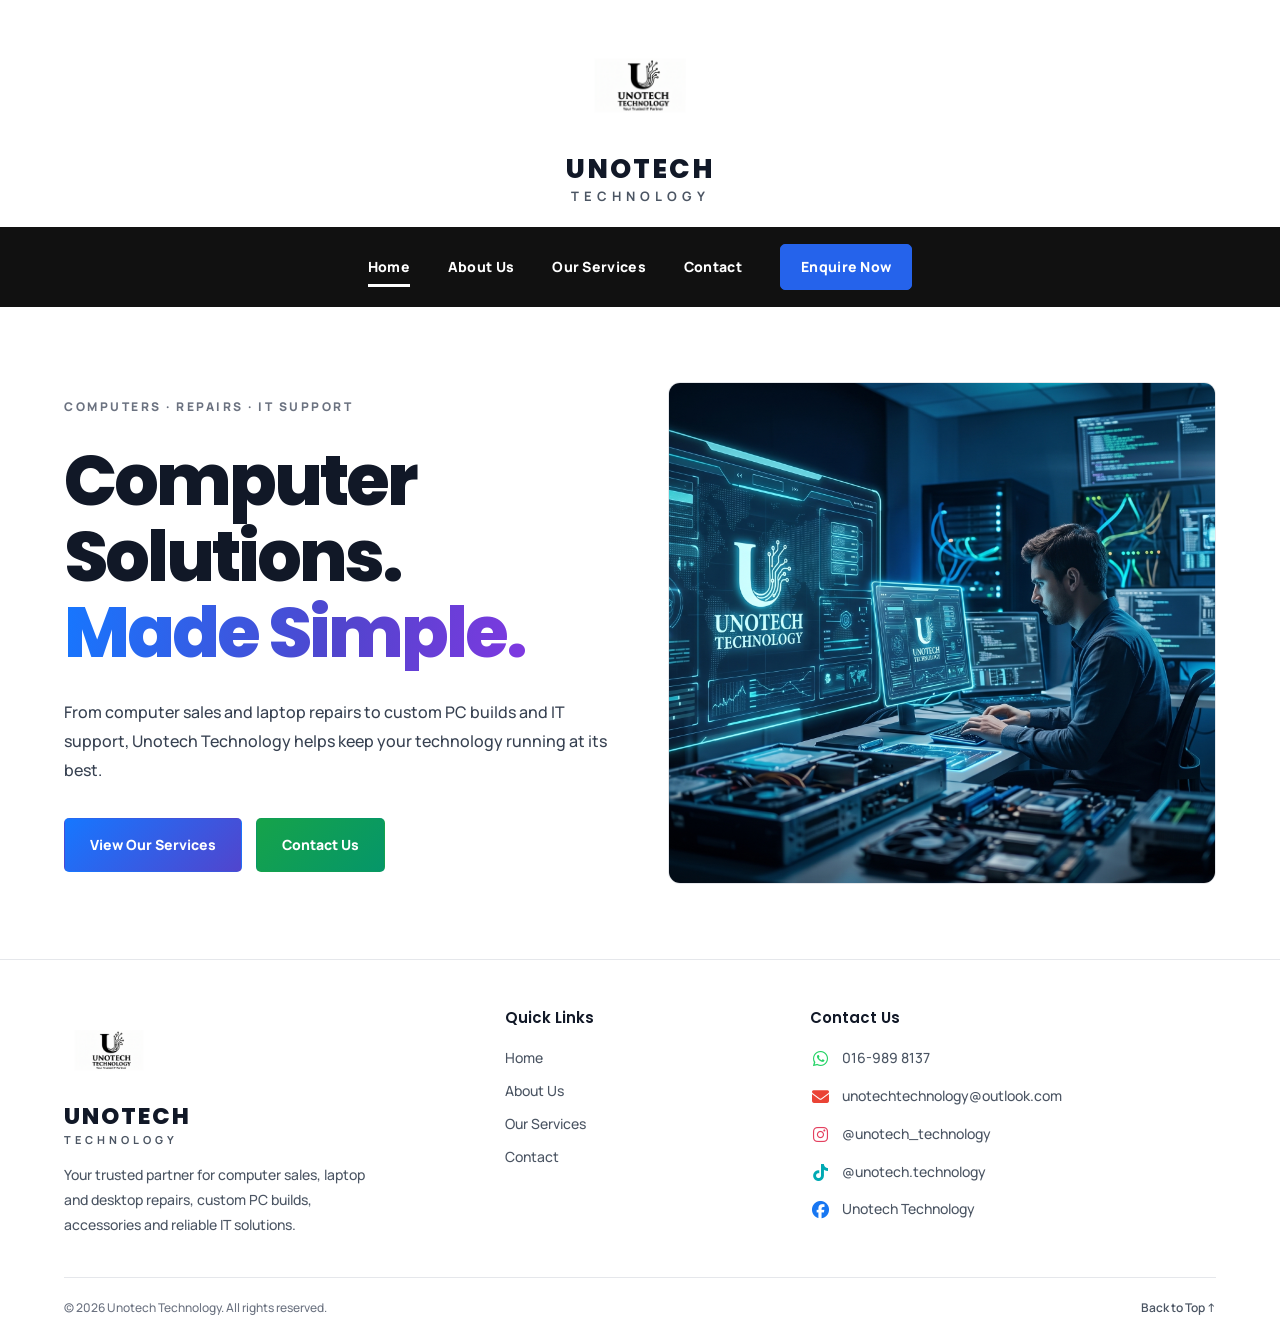
==== commit ab663e11: "Update website design" ====
--- a/index.html
+++ b/index.html
@@ -4,12 +4,17 @@
 <head>
 <meta charset="UTF-8">
 <meta name="viewport" content="width=device-width, initial-scale=1.0">
+
 <title>Unotech Technology | Computer &amp; IT Solutions</title>
+
 <meta name="description" content="Unotech Technology provides computer sales, laptop and desktop repairs, custom PC builds, accessories and IT support.">
 
 <link rel="preconnect" href="https://fonts.googleapis.com">
 <link rel="preconnect" href="https://fonts.gstatic.com" crossorigin>
-<link href="https://fonts.googleapis.com/css2?family=Inter:wght@400;500;600;700;800&family=Poppins:wght@500;600;700;800&display=swap" rel="stylesheet">
+
+<!-- Fonts: Poppins for headings, Manrope for body text -->
+<link href="https://fonts.googleapis.com/css2?family=Manrope:wght@400;500;600;700;800&family=Poppins:wght@500;600;700;800&display=swap" rel="stylesheet">
+
 <link rel="stylesheet" href="https://cdnjs.cloudflare.com/ajax/libs/font-awesome/6.7.2/css/all.min.css">
 
 <style>
@@ -22,6 +27,7 @@
     --white: #111827;
     --border: #e5e7eb;
     --container: 1180px;
+
     --blue-gradient: linear-gradient(135deg, #1677ff, #5145cd);
     --green-gradient: linear-gradient(135deg, #16a34a, #059669);
 }
@@ -40,7 +46,7 @@
 body {
     background: var(--black);
     color: var(--white);
-    font-family: 'Inter', sans-serif;
+    font-family: 'Manrope', sans-serif;
     font-size: 15px;
     line-height: 1.7;
 }
@@ -68,7 +74,9 @@
     margin: 0 auto;
 }
 
-/* HEADER - SAME AS ABOUT AND SERVICES PAGES */
+/* =========================
+   HEADER
+========================= */
 
 .site-header {
     position: sticky;
@@ -120,8 +128,9 @@
 .brand-name small {
     margin-top: 5px;
     color: #4b5563;
+    font-family: 'Manrope', sans-serif;
     font-size: 13px;
-    font-weight: 600;
+    font-weight: 700;
     letter-spacing: 5px;
 }
 
@@ -150,7 +159,9 @@
     outline-offset: 4px;
 }
 
-/* NAVIGATION - SAME SIZE AND STYLE */
+/* =========================
+   NAVIGATION
+========================= */
 
 .main-nav {
     display: flex;
@@ -166,10 +177,10 @@
 
 .main-nav .nav-link,
 .main-nav .nav-cta {
-    font-family: 'Inter', sans-serif;
-    font-size: 15px;
+    font-family: 'Manrope', sans-serif;
+    font-size: 14px;
     font-weight: 800;
-    letter-spacing: 0.4px;
+    letter-spacing: 0.3px;
 }
 
 .nav-link {
@@ -213,7 +224,9 @@
     color: #ffffff;
 }
 
-/* HOMEPAGE HERO */
+/* =========================
+   HOMEPAGE HERO
+========================= */
 
 .hero {
     display: flex;
@@ -238,7 +251,7 @@
     display: inline-block;
     margin-bottom: 25px;
     color: #6b7280;
-    font-size: 13px;
+    font-size: 12px;
     font-weight: 800;
     letter-spacing: 2.5px;
 }
@@ -261,13 +274,15 @@
     color: #5145cd;
 }
 
+/* Updated description typography */
+
 .hero-description {
     max-width: 550px;
     margin-bottom: 34px;
     color: #374151;
-    font-size: 19px;
-    font-weight: 600;
-    line-height: 1.9;
+    font-size: 16px;
+    font-weight: 500;
+    line-height: 1.8;
 }
 
 .hero-actions {
@@ -284,9 +299,9 @@
     padding: 14px 25px;
     border: 1px solid transparent;
     border-radius: 5px;
-    font-family: 'Inter', sans-serif;
-    font-size: 15px;
-    font-weight: 700;
+    font-family: 'Manrope', sans-serif;
+    font-size: 14px;
+    font-weight: 800;
     transition: background 0.2s ease, color 0.2s ease;
 }
 
@@ -331,7 +346,9 @@
     object-position: center;
 }
 
-/* FOOTER */
+/* =========================
+   FOOTER
+========================= */
 
 .site-footer {
     border-top: 1px solid #e5e7eb;
@@ -470,7 +487,9 @@
     text-decoration: underline;
 }
 
-/* TABLET */
+/* =========================
+   TABLET
+========================= */
 
 @media (max-width: 900px) {
     .hero {
@@ -488,7 +507,9 @@
     }
 
     .hero-description {
-        font-size: 17px;
+        font-size: 16px;
+        font-weight: 500;
+        line-height: 1.8;
     }
 
     .hero-image-frame img {
@@ -505,7 +526,9 @@
     }
 }
 
-/* MOBILE */
+/* =========================
+   MOBILE
+========================= */
 
 @media (max-width: 700px) {
     .container {
@@ -560,7 +583,7 @@
         width: 100%;
         padding: 13px 5px;
         text-align: center;
-        font-size: 15px;
+        font-size: 14px;
     }
 
     .nav-link.active::after {
@@ -600,8 +623,8 @@
 
     .hero-description {
         margin-bottom: 25px;
-        font-size: 17px;
-        font-weight: 600;
+        font-size: 16px;
+        font-weight: 500;
         line-height: 1.8;
     }
 
@@ -612,7 +635,7 @@
     .button {
         min-height: 48px;
         padding: 12px 16px;
-        font-size: 14px;
+        font-size: 13px;
     }
 
     .hero-image-frame img {
@@ -662,10 +685,14 @@
     }
 }
 
-/* REDUCED MOTION */
+/* =========================
+   REDUCED MOTION
+========================= */
 
 @media (prefers-reduced-motion: reduce) {
-    html { scroll-behavior: auto; }
+    html {
+        scroll-behavior: auto;
+    }
 
     *,
     *::before,
@@ -716,7 +743,10 @@
         <div class="container hero-grid">
 
             <div class="hero-content">
-                <p class="eyebrow">COMPUTERS · REPAIRS · IT SUPPORT</p>
+
+                <p class="eyebrow">
+                    COMPUTERS · REPAIRS · IT SUPPORT
+                </p>
 
                 <h1 id="hero-title">
                     Computer Solutions.
@@ -730,6 +760,7 @@
                 </p>
 
                 <div class="hero-actions">
+
                     <a href="services.html" class="button button-primary">
                         View Our Services
                     </a>
@@ -737,13 +768,16 @@
                     <a href="contact.html" class="button button-outline">
                         Contact Us
                     </a>
+
                 </div>
             </div>
 
             <div class="hero-visual">
                 <div class="hero-image-frame">
+
                     <img src="./images/mainpage-banner.png"
                          alt="Computer setup by Unotech Technology">
+
                 </div>
             </div>
 
@@ -752,10 +786,13 @@
 </main>
 
 <footer class="site-footer">
+
     <div class="container footer-main">
 
         <div class="footer-brand-column">
-            <a href="index.html" class="brand footer-brand"
+
+            <a href="index.html"
+               class="brand footer-brand"
                aria-label="Unotech Technology home">
 
                 <img src="./images/unotech-logo.png"
@@ -766,6 +803,7 @@
                     UNOTECH
                     <small>TECHNOLOGY</small>
                 </span>
+
             </a>
 
             <p class="footer-description">
@@ -773,9 +811,11 @@
                 desktop repairs, custom PC builds, accessories and
                 reliable IT solutions.
             </p>
+
         </div>
 
         <div class="footer-links-column">
+
             <h2 class="footer-heading">Quick Links</h2>
 
             <nav class="footer-links" aria-label="Footer navigation">
@@ -784,55 +824,81 @@
                 <a href="services.html">Our Services</a>
                 <a href="contact.html">Contact</a>
             </nav>
+
         </div>
 
         <div class="footer-contact">
+
             <h2 class="footer-heading">Contact Us</h2>
 
-            <a href="https://wa.me/60169898137" target="_blank"
+            <a href="https://wa.me/60169898137"
+               target="_blank"
                rel="noopener noreferrer">
+
                 <i class="fa-brands fa-whatsapp contact-icon icon-whatsapp"
                    aria-hidden="true"></i>
+
                 <span>016-989 8137</span>
+
             </a>
 
             <a href="mailto:unotechtechnology@outlook.com">
+
                 <i class="fa-solid fa-envelope contact-icon icon-email"
                    aria-hidden="true"></i>
+
                 <span>unotechtechnology@outlook.com</span>
+
             </a>
 
             <a href="https://www.instagram.com/unotech_technology/"
-               target="_blank" rel="noopener noreferrer">
+               target="_blank"
+               rel="noopener noreferrer">
+
                 <i class="fa-brands fa-instagram contact-icon icon-instagram"
                    aria-hidden="true"></i>
+
                 <span>@unotech_technology</span>
+
             </a>
 
             <a href="https://www.tiktok.com/@unotech.technology"
-               target="_blank" rel="noopener noreferrer">
+               target="_blank"
+               rel="noopener noreferrer">
+
                 <i class="fa-brands fa-tiktok contact-icon icon-tiktok"
                    aria-hidden="true"></i>
+
                 <span>@unotech.technology</span>
+
             </a>
 
             <a href="https://www.facebook.com/people/Unotech-Technology/61566837784308/"
-               target="_blank" rel="noopener noreferrer">
+               target="_blank"
+               rel="noopener noreferrer">
+
                 <i class="fa-brands fa-facebook contact-icon icon-facebook"
                    aria-hidden="true"></i>
+
                 <span>Unotech Technology</span>
+
             </a>
+
         </div>
 
     </div>
 
     <div class="container footer-bottom">
+
         <p>
             &copy; <span id="currentYear"></span>
             Unotech Technology. All rights reserved.
         </p>
+
         <a href="#top">Back to Top ↑</a>
+
     </div>
+
 </footer>
 
 <script>
@@ -840,25 +906,41 @@
 const mainNav = document.getElementById("mainNav");
 
 if (menuToggle && mainNav) {
+
     menuToggle.addEventListener("click", function () {
+
         const isOpen = mainNav.classList.toggle("is-open");
 
         menuToggle.setAttribute("aria-expanded", String(isOpen));
+
         menuToggle.setAttribute(
             "aria-label",
             isOpen ? "Close navigation menu" : "Open navigation menu"
         );
+
         menuToggle.textContent = isOpen ? "✕" : "☰";
+
     });
 
     mainNav.querySelectorAll("a").forEach(function (link) {
+
         link.addEventListener("click", function () {
+
             mainNav.classList.remove("is-open");
+
             menuToggle.setAttribute("aria-expanded", "false");
-            menuToggle.setAttribute("aria-label", "Open navigation menu");
+
+            menuToggle.setAttribute(
+                "aria-label",
+                "Open navigation menu"
+            );
+
             menuToggle.textContent = "☰";
+
         });
+
     });
+
 }
 
 document.getElementById("currentYear").textContent =
